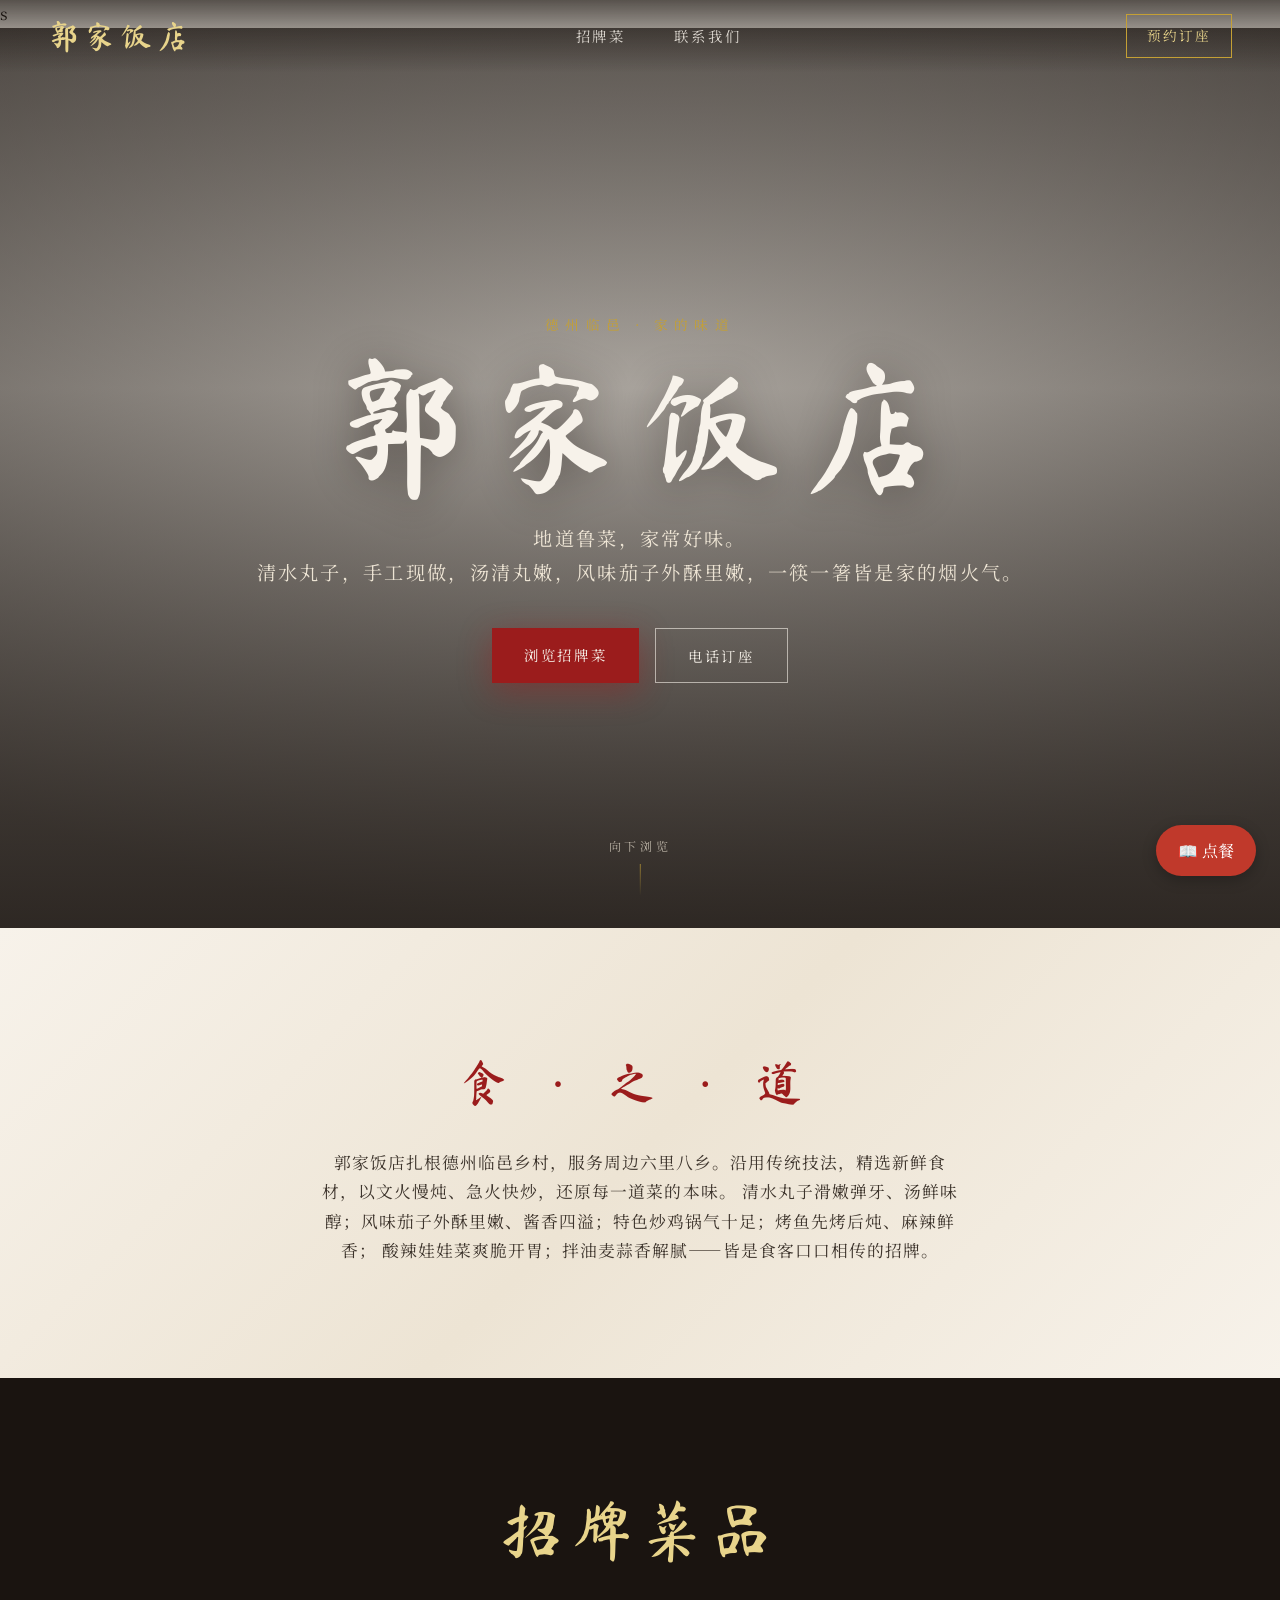
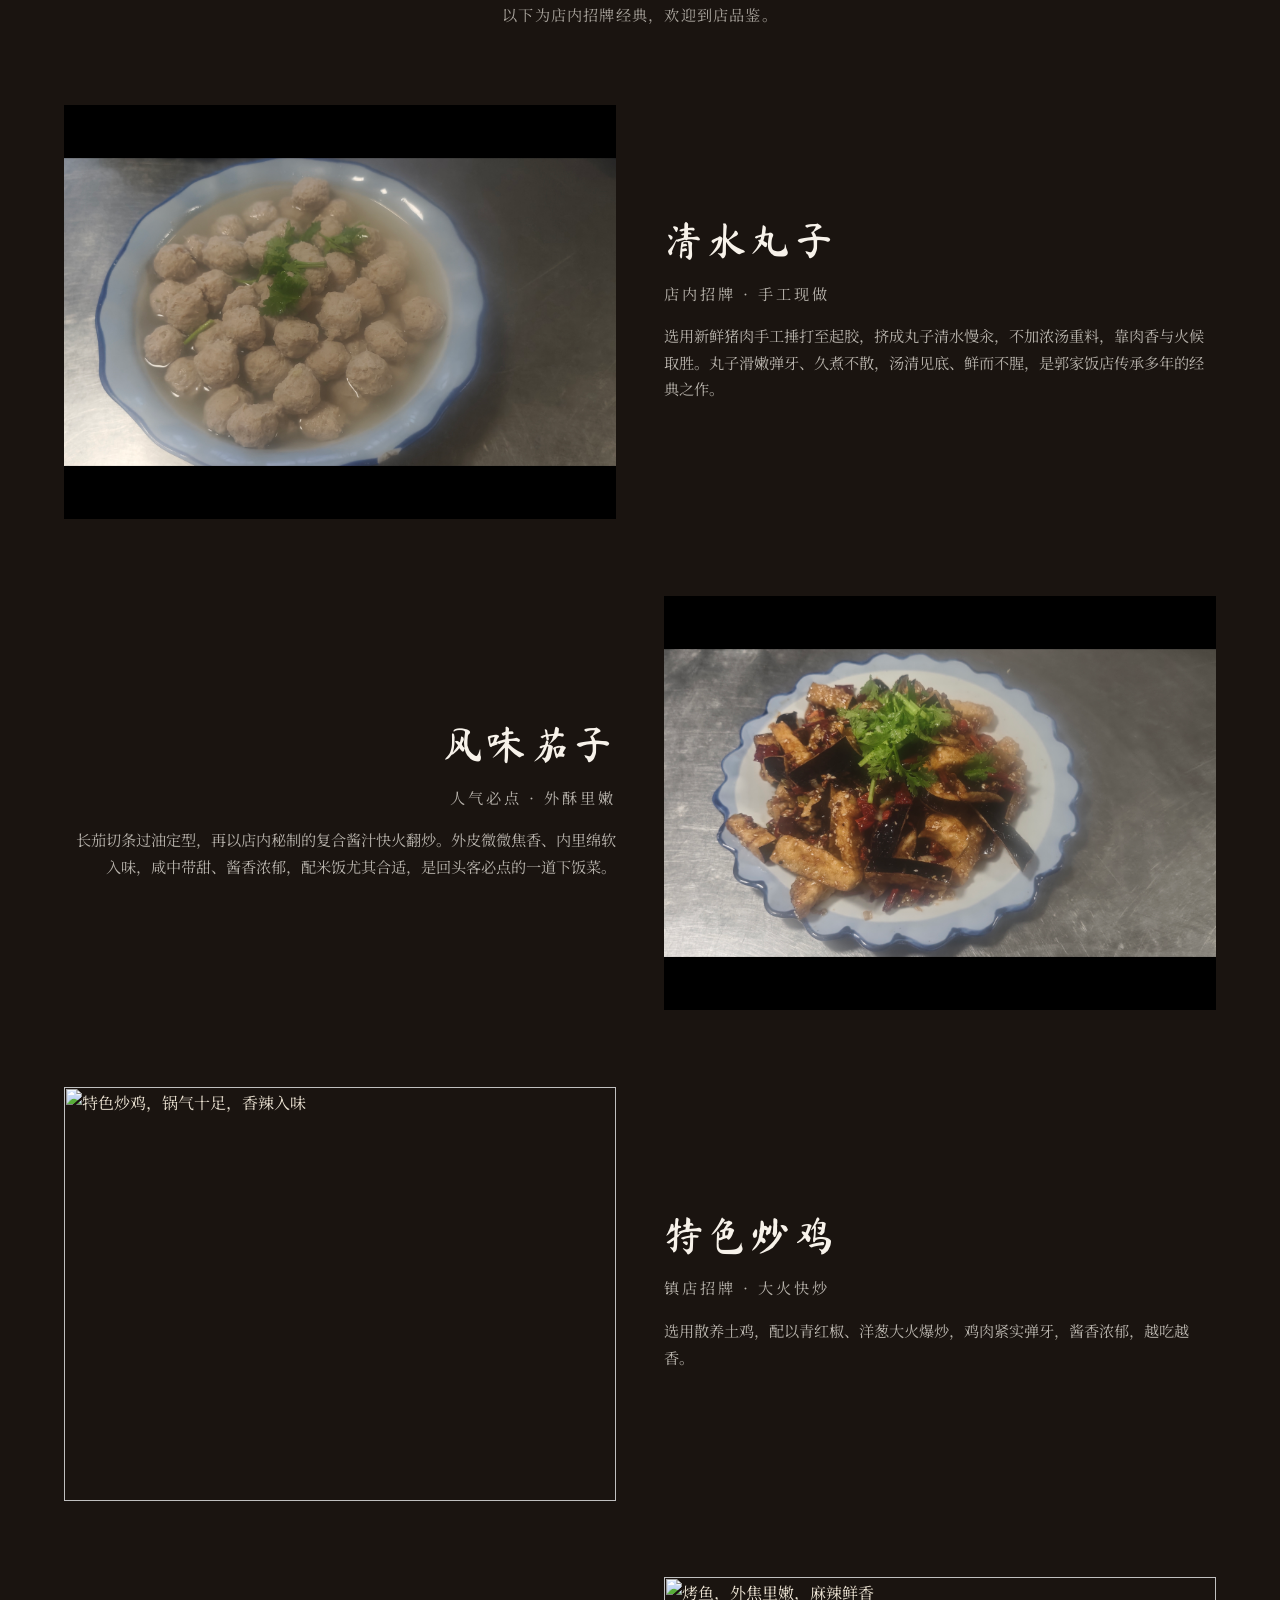
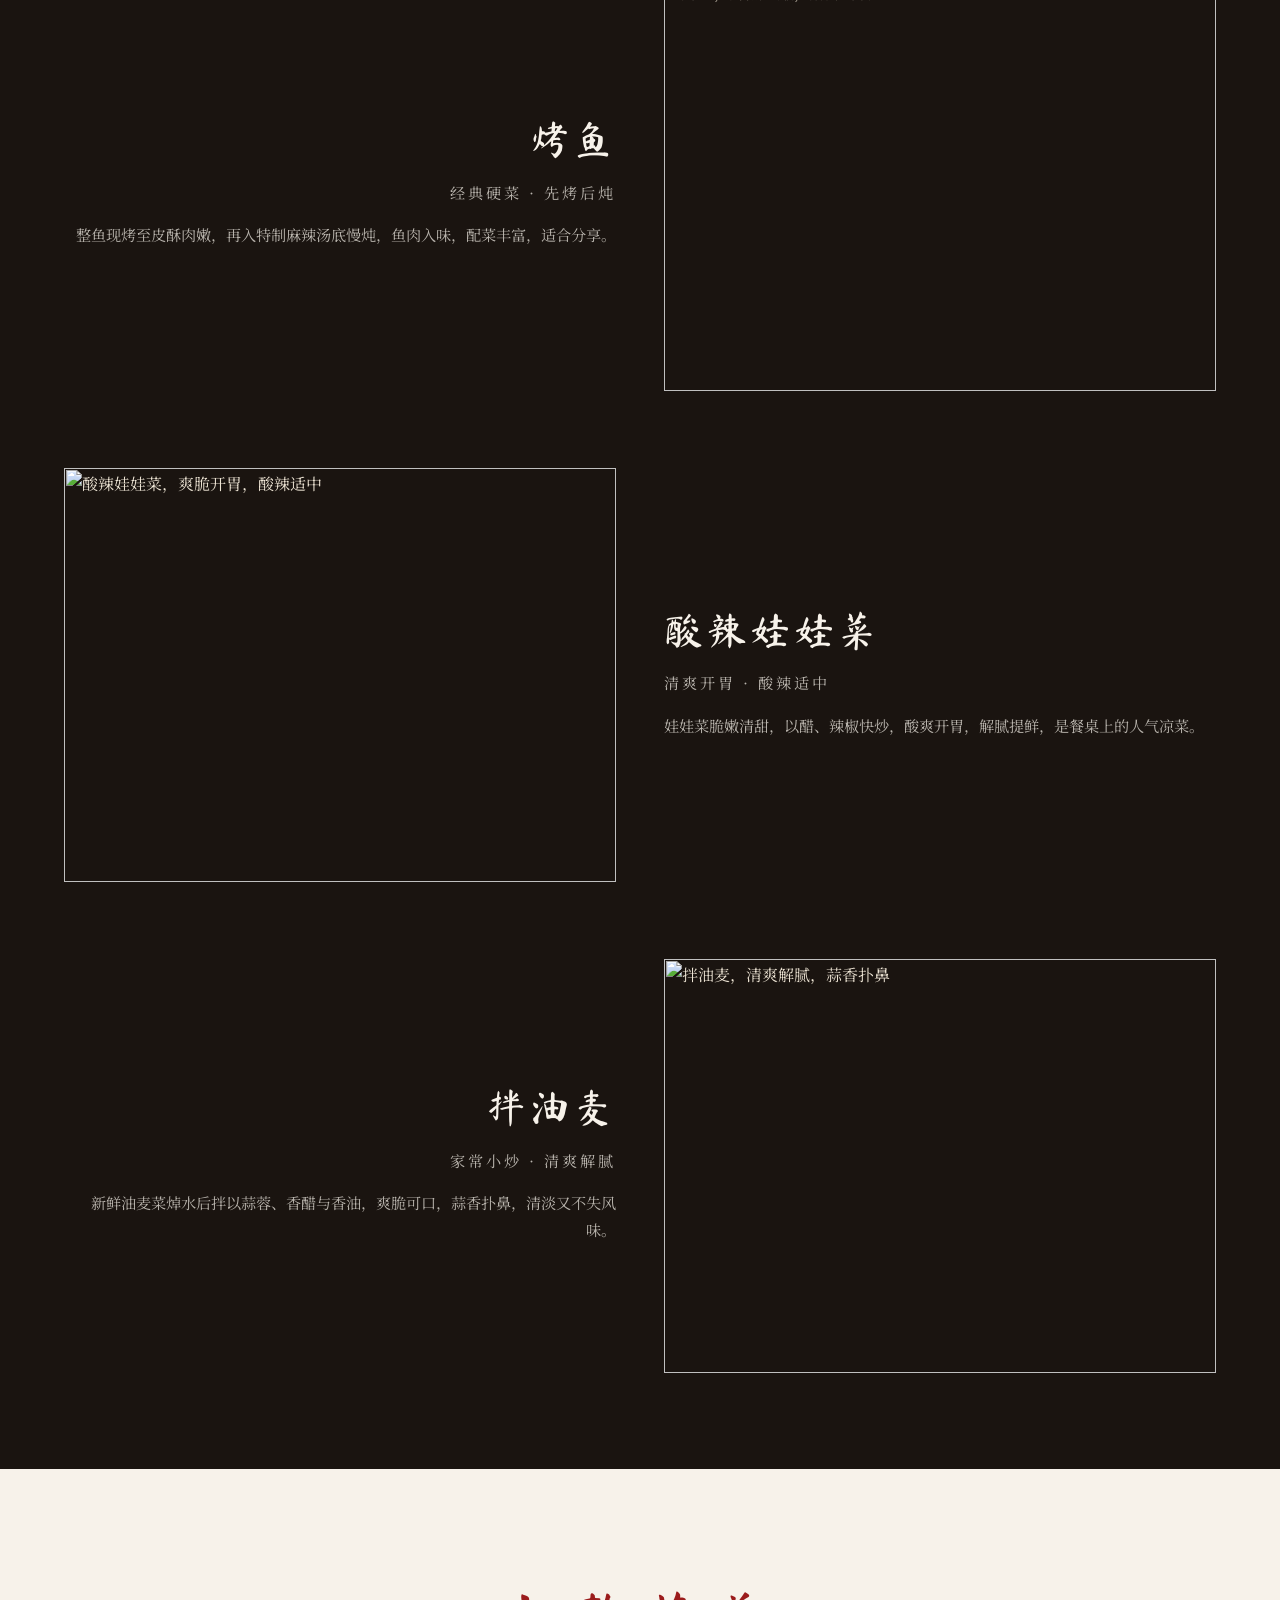
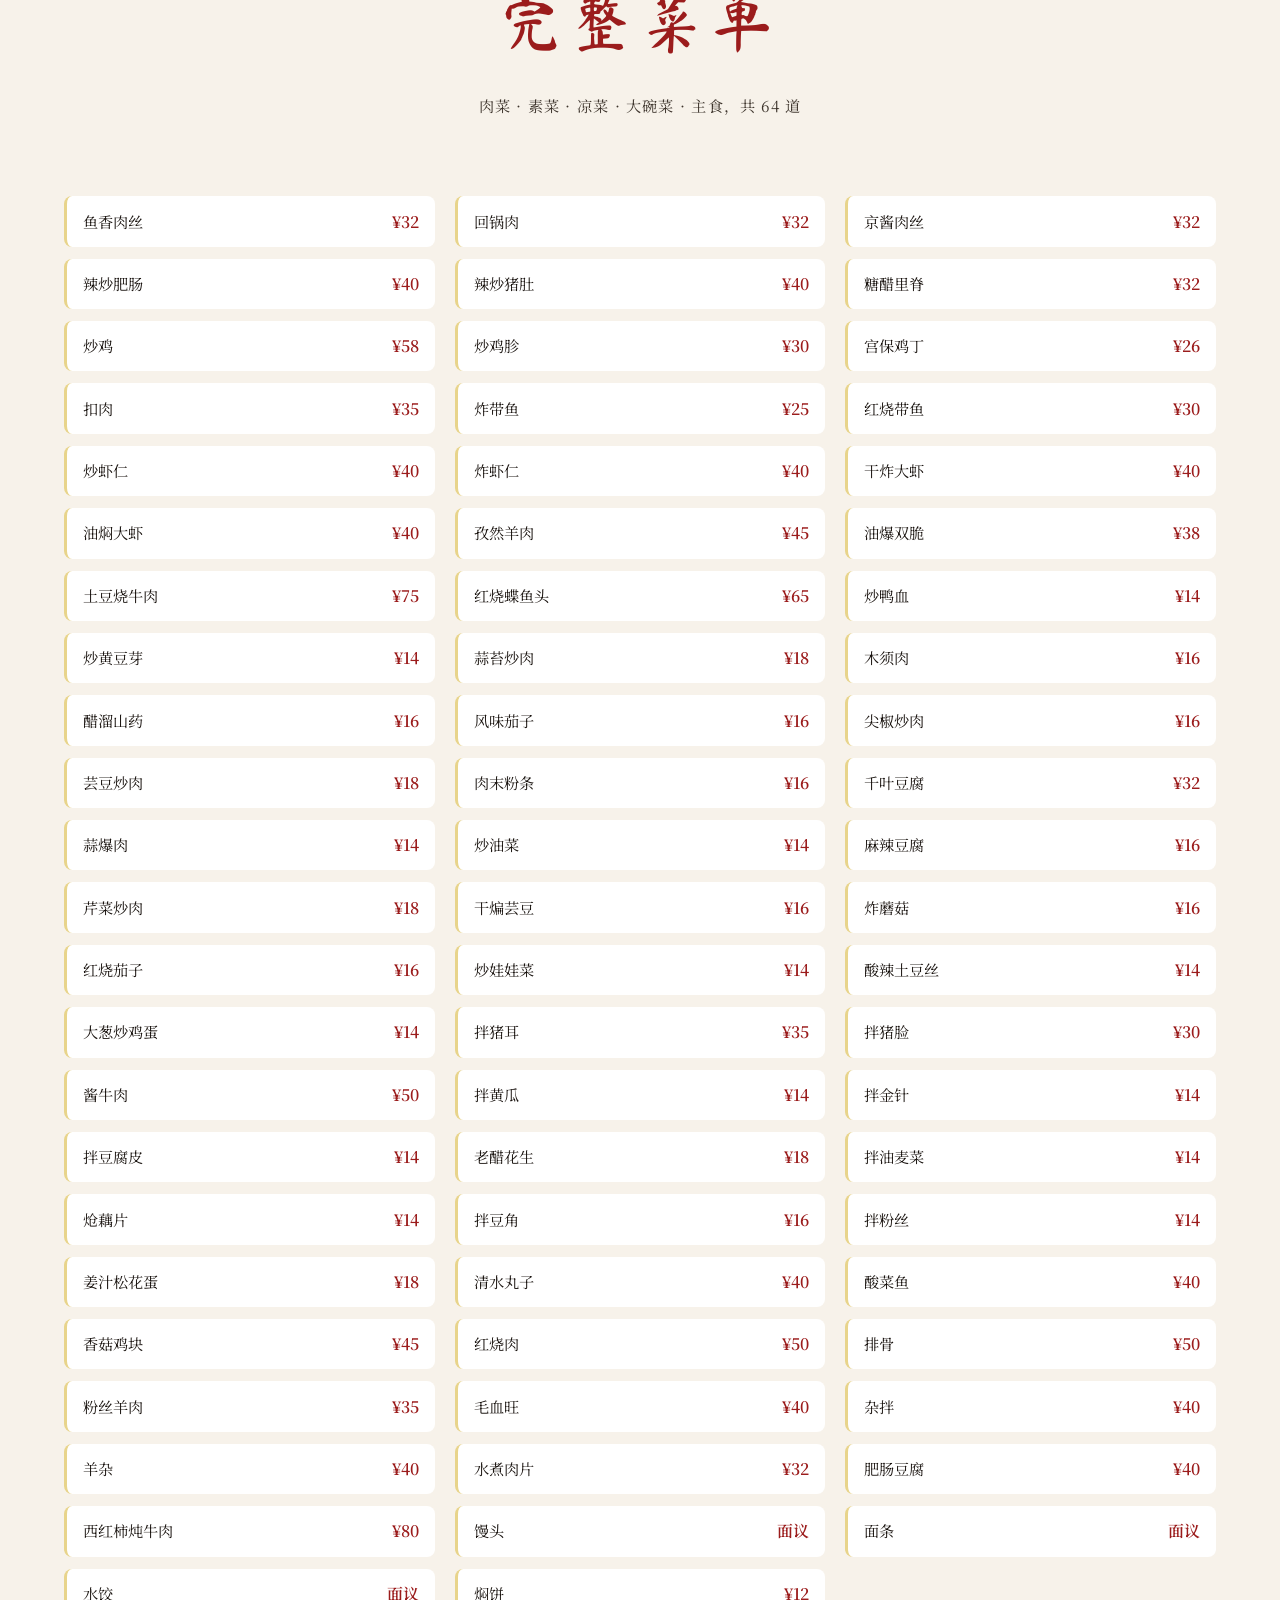
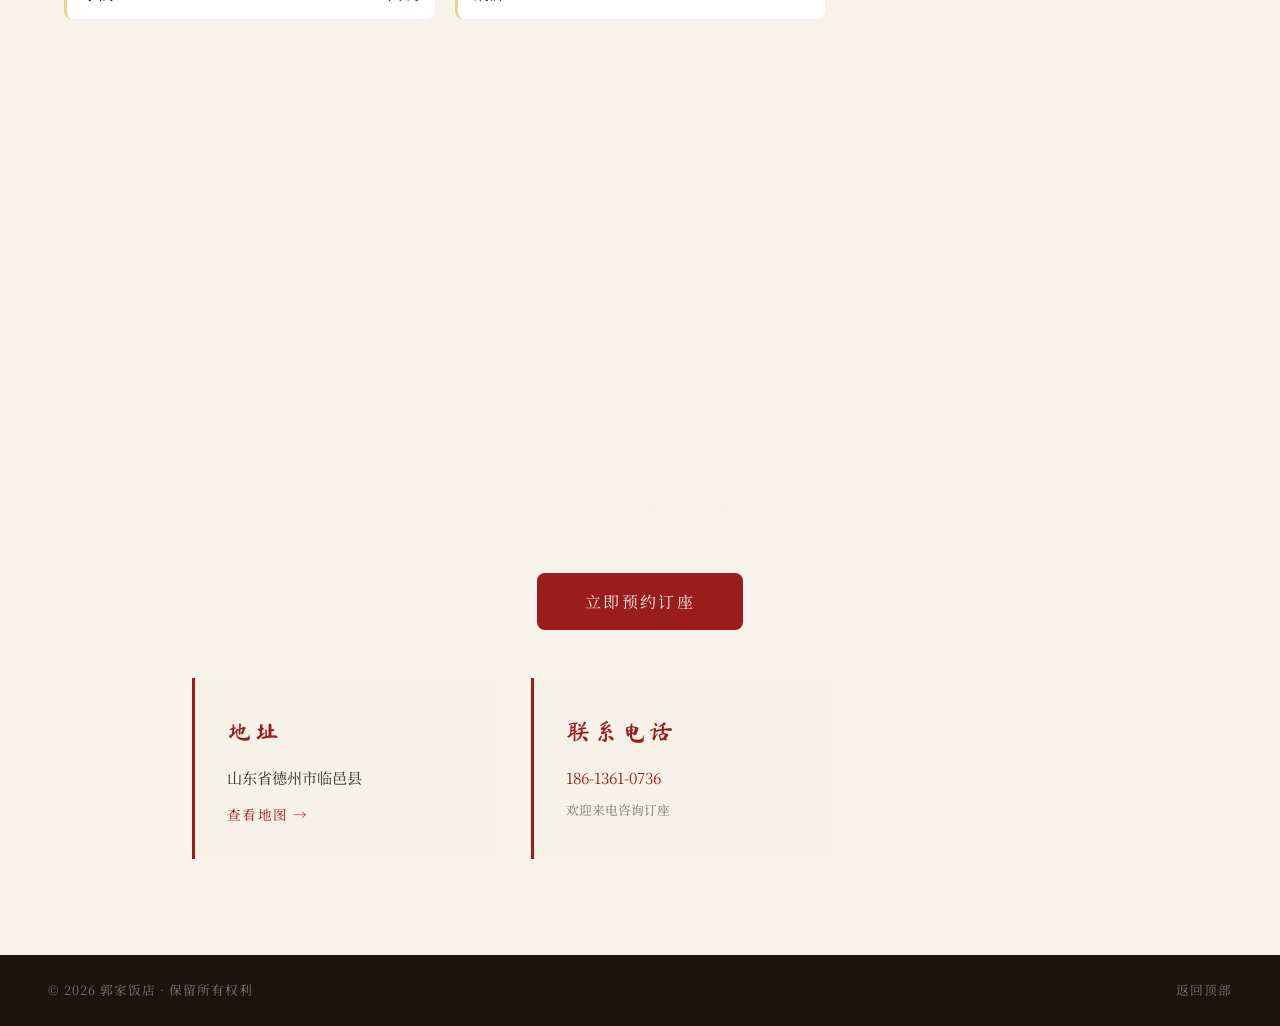
==== index.html @ 2b97fb19 "修复淡入效果" ====
s<!DOCTYPE html>
<html lang="zh-CN">
<head>
  <meta charset="UTF-8">
  <meta name="viewport" content="width=device-width, initial-scale=1.0">
  <meta name="description" content="郭家饭店 — 德州临邑地道鲁川风味，清水丸子、风味茄子等招牌菜欢迎品鉴。">
  <title>郭家饭店 · 德州临邑</title>
  <link rel="preconnect" href="https://fonts.googleapis.com">
  <link rel="preconnect" href="https://fonts.gstatic.com" crossorigin>
  <link href="https://fonts.googleapis.com/css2?family=Ma+Shan+Zheng&family=Noto+Serif+SC:wght@400;600;700&display=swap" rel="stylesheet">
  <link rel="stylesheet" href="styles.css">
<link rel="shortcut icon" href="favicon.png">
<link rel="icon" type="image/png" href="favicon.png">
<meta property="og:title" content="郭家饭店 · 德州临邑 — 地道鲁菜，家的味道">
  <meta property="og:description" content="清水丸子汤清丸嫩、风味茄子外酥里嫩、特色炒鸡锅气十足。欢迎来电订座：18613610736">
  <meta property="og:type" content="website">
  <meta property="og:url" content="https://1lint3.github.io">
  <meta property="og:image" content="https://images.unsplash.com/photo-1555939594-58d7cb561ad1?auto=format&fit=crop&w=1200&q=80">
<script type="application/ld+json">
  {
    "@context": "https://schema.org",
    "@type": "Restaurant",
    "name": "郭家饭店",
    "servesCuisine": "鲁菜",
    "priceRange": "¥12-¥80",
    "telephone": "18613610736",
    "address": {
      "@type": "PostalAddress",
      "addressRegion": "山东省",
      "addressLocality": "德州市临邑县"
    },
    "url": "https://1lint3.github.io"
  }
  </script>
</head>
<body>
  <header class="site-header" id="top">
    <a class="brand-mark" href="#top">郭家饭店</a>
    <nav class="site-nav" aria-label="主导航">
      <a href="#dishes">招牌菜</a>
      <a href="#contact">联系我们</a>
    </nav>
    <a class="header-cta" href="tel:18613610736">预约订座</a>
  </header>

  <main>
    <section class="hero" aria-labelledby="hero-title">
      <div class="hero-media" role="img" aria-label="中式宴席与精致摆盘"></div>
      <div class="hero-shade"></div>
      <div class="hero-inner">
        <p class="hero-eyebrow">德州临邑 · 家的味道</p>
        <h1 id="hero-title" class="hero-title">郭家饭店</h1>
        <p class="hero-lead">地道鲁菜，家常好味。<br>清水丸子，手工现做，汤清丸嫩，风味茄子外酥里嫩，一筷一箸皆是家的烟火气。</p>
        <div class="hero-actions">
          <a class="btn btn-primary" href="#dishes">浏览招牌菜</a>
          <a class="btn btn-ghost" href="tel:18613610736">电话订座</a>
        </div>
      </div>
      <div class="hero-scroll" aria-hidden="true">
        <span>向下浏览</span>
        <i></i>
      </div>
    </section>

    <section class="intro" aria-labelledby="intro-title">
      <div class="intro-inner">
        <h2 id="intro-title" class="section-kicker">食 · 之 · 道</h2>
        <p class="intro-text">
          郭家饭店扎根德州临邑乡村，服务周边六里八乡。沿用传统技法，精选新鲜食材，以文火慢炖、急火快炒，还原每一道菜的本味。
          清水丸子滑嫩弹牙、汤鲜味醇；风味茄子外酥里嫩、酱香四溢；特色炒鸡锅气十足；烤鱼先烤后炖、麻辣鲜香；
          酸辣娃娃菜爽脆开胃；拌油麦蒜香解腻——皆是食客口口相传的招牌。
        </p>
      </div>
    </section>

    <section class="dishes" id="dishes" aria-labelledby="dishes-title">
      <div class="section-head">
        <h2 id="dishes-title" class="section-title">招牌菜品</h2>
        <p class="section-desc">以下为店内招牌经典，欢迎到店品鉴。</p>
      </div>

      <div class="dish-grid">
        <article class="dish-item" data-animate>
          <figure class="dish-figure">
            <img src="qingshui-wanzi.jpg" alt="清水丸子，汤清丸嫩，鲜香爽滑" loading="lazy" width="900" height="675">
          </figure>
          <div class="dish-copy">
            <h3>清水丸子</h3>
            <p class="dish-tag">店内招牌 · 手工现做</p>
            <p>选用新鲜猪肉手工捶打至起胶，挤成丸子清水慢汆，不加浓汤重料，靠肉香与火候取胜。丸子滑嫩弹牙、久煮不散，汤清见底、鲜而不腥，是郭家饭店传承多年的经典之作。</p>
          </div>
        </article>

        <article class="dish-item dish-item--reverse" data-animate>
          <figure class="dish-figure">
            <img src="fengwei-qiezi.jpg" alt="风味茄子，外酥里嫩，酱香浓郁" loading="lazy" width="900" height="675">
          </figure>
          <div class="dish-copy">
            <h3>风味茄子</h3>
            <p class="dish-tag">人气必点 · 外酥里嫩</p>
            <p>长茄切条过油定型，再以店内秘制的复合酱汁快火翻炒。外皮微微焦香、内里绵软入味，咸中带甜、酱香浓郁，配米饭尤其合适，是回头客必点的一道下饭菜。</p>
          </div>
        </article>

        <article class="dish-item" data-animate>
          <figure class="dish-figure">
            <img src="https://images.unsplash.com/photo-1603360946369-dc9bb6258143?auto=format&fit=crop&w=900&q=80" alt="特色炒鸡，锅气十足，香辣入味" loading="lazy" width="900" height="675">
          </figure>
          <div class="dish-copy">
            <h3>特色炒鸡</h3>
            <p class="dish-tag">镇店招牌 · 大火快炒</p>
            <p>选用散养土鸡，配以青红椒、洋葱大火爆炒，鸡肉紧实弹牙，酱香浓郁，越吃越香。</p>
          </div>
        </article>

        <article class="dish-item dish-item--reverse" data-animate>
          <figure class="dish-figure">
            <img src="https://images.unsplash.com/photo-1519708227418-c8fd9a32b2a2?auto=format&fit=crop&w=900&q=80" alt="烤鱼，外焦里嫩，麻辣鲜香" loading="lazy" width="900" height="675">
          </figure>
          <div class="dish-copy">
            <h3>烤鱼</h3>
            <p class="dish-tag">经典硬菜 · 先烤后炖</p>
            <p>整鱼现烤至皮酥肉嫩，再入特制麻辣汤底慢炖，鱼肉入味，配菜丰富，适合分享。</p>
          </div>
        </article>

        <article class="dish-item" data-animate>
          <figure class="dish-figure">
            <img src="https://images.unsplash.com/photo-1512621776951-a57141f2eefd?auto=format&fit=crop&w=900&q=80" alt="酸辣娃娃菜，爽脆开胃，酸辣适中" loading="lazy" width="900" height="675">
          </figure>
          <div class="dish-copy">
            <h3>酸辣娃娃菜</h3>
            <p class="dish-tag">清爽开胃 · 酸辣适中</p>
            <p>娃娃菜脆嫩清甜，以醋、辣椒快炒，酸爽开胃，解腻提鲜，是餐桌上的人气凉菜。</p>
          </div>
        </article>

        <article class="dish-item dish-item--reverse" data-animate>
          <figure class="dish-figure">
            <img src="https://images.unsplash.com/photo-1540420773420-3366772f4999?auto=format&fit=crop&w=900&q=80" alt="拌油麦，清爽解腻，蒜香扑鼻" loading="lazy" width="900" height="675">
          </figure>
          <div class="dish-copy">
            <h3>拌油麦</h3>
            <p class="dish-tag">家常小炒 · 清爽解腻</p>
            <p>新鲜油麦菜焯水后拌以蒜蓉、香醋与香油，爽脆可口，蒜香扑鼻，清淡又不失风味。</p>
          </div>
        </article>
      </div>
    </section>
<section class="full-menu" id="menu">
      <div class="section-head">
        <h2 class="section-title">完整菜单</h2>
        <p class="section-desc">肉菜 · 素菜 · 凉菜 · 大碗菜 · 主食，共 64 道</p>
      </div>
      <div class="menu-grid" id="menuGrid"></div>
    </section>
    <section class="contact" id="contact" aria-labelledby="contact-title">
      <div class="contact-bg" aria-hidden="true"></div>
      <div class="contact-inner">
        <div class="contact-intro">
          <h2 id="contact-title" class="section-title">联系我们</h2>
          <p class="section-desc">欢迎来电订座或到店品鉴，期待您的光临。</p>
        </div>
<div class="contact-form-wrap">
          <h3 style="font-family:var(--font-display);font-size:1.75rem;color:var(--paper);margin-bottom:1rem;letter-spacing:0.1em;">预约订座</h3>
          <p style="color:rgba(247,242,234,0.75);margin-bottom:1.5rem;font-size:0.95rem;line-height:1.8;">
            点击下方按钮填写预约信息<br>
            提交后我们会尽快电话与您确认
          </p>
          <a href="https://z0sbql61.jsjform.com/f/YIzh1r" target="_blank"
             style="display:inline-block;padding:0.9rem 3rem;background:var(--crimson);color:var(--paper);border-radius:8px;font-size:1rem;letter-spacing:0.15em;text-decoration:none;transition:background 0.3s;">
            立即预约订座
          </a>
        </div>
        <div class="contact-grid contact-grid--simple">
          <div class="contact-block" data-animate>
            <span class="contact-label">地址</span>
            <address>山东省德州市临邑县</address>
            <a class="contact-link" href="https://maps.google.com/?q=德州临邑" target="_blank" rel="noopener noreferrer">查看地图 →</a>
          </div>

          <div class="contact-block" data-animate>
            <span class="contact-label">联系电话</span>
            <p><a href="tel:18613610736">186-1361-0736</a></p>
            <span class="contact-note">欢迎来电咨询订座</span>
          </div>
        </div>
      </div>
    </section>
  </main>

  <footer class="site-footer">
    <p>© 2026 郭家饭店 · 保留所有权利</p>
    <a href="#top">返回顶部</a>
  </footer>
<!-- ===== 点餐按钮（悬浮右下角） ===== -->
<button id="orderBtn" class="order-fab" type="button">📖 点餐</button>

<!-- ===== 菜谱弹窗 ===== -->
<div id="menuModal" class="menu-modal" hidden>
  <div class="menu-modal-box">
    <button id="menuClose" class="menu-close" type="button" aria-label="关闭">&times;</button>
    <h2 class="menu-modal-title">郭家饭店 · 菜单</h2>
    <div id="menuList" class="menu-list"></div>
    <div class="menu-foot">
      <button id="menuCall" class="menu-call" type="button">📞 打电话订餐</button>
    </div>
  </div>
</div>
 </body> 
<!--回到顶部按钮-->
<button id="backTop" style="position:fixed;bottom:24px;right:24px;width:44px;height:44px;border-radius:50%;border:none;background:var(--crimson);color:#fff;font-size:18px;cursor:pointer;display:none;z-index:999;">↑</button>
<script>

// ===== 菜单数据 =====
const DISHES = [
  {name:"鱼香肉丝",price:32},{name:"回锅肉",price:32},{name:"京酱肉丝",price:32},
  {name:"辣炒肥肠",price:40},{name:"辣炒猪肚",price:40},{name:"糖醋里脊",price:32},
  {name:"炒鸡",price:58},{name:"炒鸡胗",price:30},{name:"宫保鸡丁",price:26},
  {name:"扣肉",price:35},{name:"炸带鱼",price:25},{name:"红烧带鱼",price:30},
  {name:"炒虾仁",price:40},{name:"炸虾仁",price:40},{name:"干炸大虾",price:40},
  {name:"油焖大虾",price:40},{name:"孜然羊肉",price:45},{name:"油爆双脆",price:38},
  {name:"土豆烧牛肉",price:75},{name:"红烧蝶鱼头",price:65},
  {name:"炒鸭血",price:14},{name:"炒黄豆芽",price:14},{name:"蒜苔炒肉",price:18},
  {name:"木须肉",price:16},{name:"醋溜山药",price:16},{name:"风味茄子",price:16},
  {name:"尖椒炒肉",price:16},{name:"芸豆炒肉",price:18},{name:"肉末粉条",price:16},
  {name:"千叶豆腐",price:32},{name:"蒜爆肉",price:14},{name:"炒油菜",price:14},
  {name:"麻辣豆腐",price:16},{name:"芹菜炒肉",price:18},{name:"干煸芸豆",price:16},
  {name:"炸蘑菇",price:16},{name:"红烧茄子",price:16},{name:"炒娃娃菜",price:14},
  {name:"酸辣土豆丝",price:14},{name:"大葱炒鸡蛋",price:14},
  {name:"拌猪耳",price:35},{name:"拌猪脸",price:30},{name:"酱牛肉",price:50},
  {name:"拌黄瓜",price:14},{name:"拌金针",price:14},{name:"拌豆腐皮",price:14},
  {name:"老醋花生",price:18},{name:"拌油麦菜",price:14},{name:"炝藕片",price:14},
  {name:"拌豆角",price:16},{name:"拌粉丝",price:14},{name:"姜汁松花蛋",price:18},
  {name:"清水丸子",price:40},{name:"酸菜鱼",price:40},{name:"香菇鸡块",price:45},
  {name:"红烧肉",price:50},{name:"排骨",price:50},{name:"粉丝羊肉",price:35},
  {name:"毛血旺",price:40},{name:"杂拌",price:40},{name:"羊杂",price:40},
  {name:"水煮肉片",price:32},{name:"肥肠豆腐",price:40},{name:"西红柿炖牛肉",price:80},
  {name:"馒头",price:0},{name:"面条",price:0},{name:"水饺",price:0},{name:"焖饼",price:12}
];

// ===== 渲染完整菜单 =====
function renderMenuGrid() {
  var grid = document.getElementById("menuGrid");
  if (!grid) return;
  DISHES.forEach(function(dish) {
    var card = document.createElement("div");
    card.className = "menu-card reveal";
    var priceText = dish.price > 0 ? "¥" + dish.price : "面议";
    card.innerHTML = '<span class="menu-card-name">' + dish.name + '</span><span class="menu-card-price">' + priceText + '</span>';
    grid.appendChild(card);
  });
}
renderMenuGrid();

// ===== 点餐弹窗 =====
var orderBtn = document.getElementById("orderBtn");
var menuModal = document.getElementById("menuModal");
var menuClose = document.getElementById("menuClose");
var menuList = document.getElementById("menuList");
var menuCall = document.getElementById("menuCall");

orderBtn.addEventListener("click", function() {
  renderMenu();
  menuModal.hidden = false;
});
menuClose.addEventListener("click", function() { menuModal.hidden = true; });
menuModal.addEventListener("click", function(e) {
  if (e.target === menuModal) menuModal.hidden = true;
});

function renderMenu() {
  menuList.innerHTML = "";
  DISHES.forEach(function(dish) {
    var item = document.createElement("div");
    item.className = "menu-item";
    var tagText = dish.tag ? '<span class="menu-item-tag">' + dish.tag + '</span>' : '';
    var descText = dish.desc ? '<div class="menu-item-desc">' + dish.desc + '</div>' : '';
    item.innerHTML = '<div class="menu-item-info"><div class="menu-item-name">' + dish.name + tagText + '</div>' + descText + '</div><div class="menu-item-price">¥' + dish.price + '</div>';
    menuList.appendChild(item);
  });
}

menuCall.addEventListener("click", function() {
  window.location.href = "tel:18613610736";
});
// 获取回到顶部按钮
const backTopBtn = document.getElementById('backTop');

// 监听页面滚动事件
window.addEventListener('scroll', function(){
  // scrollY：页面向下滚动了多少像素
  if(window.scrollY > 300){
    // 滚动超过300像素，显示按钮
    backTopBtn
.style.display = 'block';
  }else{
    // 页面靠近顶部，隐藏按钮
    backTopBtn
.style.display = 'none';
  }
});

// 点击按钮，滚动回顶部
backTopBtn
.addEventListener('click',function(){
  window.scrollTo({
    top: 0,
    behavior: "smooth"  //smooth 平滑滚动；auto瞬间跳回
  });
});

// ===== 招牌菜显示（补回：CSS里招牌菜默认透明，JS负责让它显示） =====
var dishItems = document.querySelectorAll('.dish-item');
dishItems
.forEach(function(el){
  el
.style.opacity = '1';
  el
.style.transform = 'none';
});
// ===== 滚动渐入：元素进入屏幕时淡入显示 =====
function checkReveal() {
  var items = document.querySelectorAll('.menu-card, .contact-block, .section-head');
  for (var i = 0; i < items.length; i++) {
    var rect = items[i].getBoundingClientRect();
    if (rect.top < window.innerHeight - 50) {
      items[i].classList.add('visible');
    }
  }
}
window.addEventListener('scroll', checkReveal);
checkReveal();
</script>

</html>
---- styles.css ----
/* ── Design tokens ── */
:root {
  --ink: #1a1410;
  --ink-soft: #3d342c;
  --paper: #f7f2ea;
  --paper-warm: #ede4d4;
  --crimson: #9b1c1c;
  --crimson-deep: #6e0f0f;
  --gold: #c4a035;
  --gold-light: #e8d48b;
  --mist: rgba(247, 242, 234, 0.92);
  --shadow: rgba(26, 20, 16, 0.45);

  --font-display: "Ma Shan Zheng", "KaiTi", "STKaiti", serif;
  --font-body: "Noto Serif SC", "Songti SC", "SimSun", serif;

  --ease-out: cubic-bezier(0.22, 1, 0.36, 1);
  --header-h: 4.5rem;
}

*, *::before, *::after {
  box-sizing: border-box;
  margin: 0;
  padding: 0;
}

html {
  scroll-behavior: smooth;
}

body {
  font-family: var(--font-body);
  font-size: 1rem;
  line-height: 1.75;
  color: var(--ink);
  background: var(--paper);
  overflow-x: hidden;
}

img {
  display: block;
  max-width: 100%;
  height: auto;
}

a {
  color: inherit;
  text-decoration: none;
}

address {
  font-style: normal;
}

ul {
  list-style: none;
}

/* ── Header ── */
.site-header {
  position: fixed;
  inset: 0 0 auto;
  z-index: 100;
  display: flex;
  align-items: center;
  justify-content: space-between;
  height: var(--header-h);
  padding: 0 clamp(1.25rem, 4vw, 3rem);
  background: linear-gradient(to bottom, rgba(26, 20, 16, 0.72), transparent);
  transition: background 0.4s var(--ease-out), backdrop-filter 0.4s;
}

.site-header.scrolled {
  background: rgba(26, 20, 16, 0.94);
  backdrop-filter: blur(12px);
}

.brand-mark {
  font-family: var(--font-display);
  font-size: clamp(1.5rem, 3vw, 2rem);
  color: var(--gold-light);
  letter-spacing: 0.12em;
}

.site-nav {
  display: flex;
  gap: clamp(1.5rem, 4vw, 3rem);
}

.site-nav a {
  font-size: 0.9rem;
  letter-spacing: 0.2em;
  color: var(--paper);
  opacity: 0.85;
  transition: opacity 0.25s, color 0.25s;
}

.site-nav a:hover {
  opacity: 1;
  color: var(--gold-light);
}

.header-cta {
  padding: 0.55rem 1.25rem;
  border: 1px solid var(--gold);
  color: var(--gold-light);
  font-size: 0.85rem;
  letter-spacing: 0.15em;
  transition: background 0.3s, color 0.3s;
}

.header-cta:hover {
  background: var(--gold);
  color: var(--ink);
}

/* ── Hero ── */
.hero {
  position: relative;
  min-height: 100svh;
  display: flex;
  align-items: center;
  justify-content: center;
  overflow: hidden;
}

.hero-media {
  position: absolute;
  inset: 0;
  background:
    url("https://images.unsplash.com/photo-1555939594-58d7cb561ad1?auto=format&fit=crop&w=1920&q=85") center / cover no-repeat;
  transform: scale(1.06);
  animation: heroKenBurns 18s ease-in-out infinite alternate;
}

@keyframes heroKenBurns {
  from { transform: scale(1.06) translateY(0); }
  to   { transform: scale(1.12) translateY(-1.5%); }
}

.hero-shade {
  position: absolute;
  inset: 0;
  background:
    linear-gradient(180deg, rgba(26, 20, 16, 0.55) 0%, rgba(26, 20, 16, 0.35) 40%, rgba(26, 20, 16, 0.82) 100%),
    radial-gradient(ellipse 80% 60% at 50% 40%, transparent 0%, rgba(26, 20, 16, 0.5) 100%);
}

.hero-inner {
  position: relative;
  z-index: 2;
  text-align: center;
  padding: calc(var(--header-h) + 2rem) 1.5rem 4rem;
  max-width: 52rem;
}

.hero-eyebrow {
  font-size: 0.85rem;
  letter-spacing: 0.45em;
  color: var(--gold);
  margin-bottom: 1rem;
  opacity: 0;
  animation: fadeUp 1s var(--ease-out) 0.2s forwards;
}

.hero-title {
  font-family: var(--font-display);
  font-size: clamp(4.5rem, 14vw, 9rem);
  font-weight: 400;
  line-height: 1;
  color: var(--paper);
  letter-spacing: 0.08em;
  text-shadow: 0 4px 40px var(--shadow);
  opacity: 0;
  animation: fadeUp 1.1s var(--ease-out) 0.35s forwards;
}

.hero-lead {
  margin-top: 1.5rem;
  font-size: clamp(1rem, 2.2vw, 1.2rem);
  color: var(--paper-warm);
  letter-spacing: 0.12em;
  opacity: 0;
  animation: fadeUp 1s var(--ease-out) 0.55s forwards;
}

.hero-actions {
  display: flex;
  flex-wrap: wrap;
  gap: 1rem;
  justify-content: center;
  margin-top: 2.5rem;
  opacity: 0;
  animation: fadeUp 1s var(--ease-out) 0.75s forwards;
}

@keyframes fadeUp {
  from { opacity: 0; transform: translateY(24px); }
  to   { opacity: 1; transform: translateY(0); }
}

.btn {
  display: inline-block;
  padding: 0.85rem 2rem;
  font-family: var(--font-body);
  font-size: 0.9rem;
  letter-spacing: 0.18em;
  transition: transform 0.3s var(--ease-out), background 0.3s, color 0.3s, box-shadow 0.3s;
}

.btn:hover {
  transform: translateY(-2px);
}

.btn-primary {
  background: var(--crimson);
  color: var(--paper);
  box-shadow: 0 8px 32px rgba(155, 28, 28, 0.45);
}

.btn-primary:hover {
  background: var(--crimson-deep);
}

.btn-ghost {
  border: 1px solid rgba(247, 242, 234, 0.6);
  color: var(--paper);
}

.btn-ghost:hover {
  border-color: var(--gold);
  color: var(--gold-light);
}

.hero-scroll {
  position: absolute;
  bottom: 2rem;
  left: 50%;
  transform: translateX(-50%);
  display: flex;
  flex-direction: column;
  align-items: center;
  gap: 0.5rem;
  color: var(--paper-warm);
  font-size: 0.75rem;
  letter-spacing: 0.3em;
  opacity: 0.7;
  animation: pulseScroll 2.5s ease-in-out infinite;
}

.hero-scroll i {
  display: block;
  width: 1px;
  height: 2rem;
  background: linear-gradient(to bottom, var(--gold), transparent);
}

@keyframes pulseScroll {
  0%, 100% { opacity: 0.5; transform: translateX(-50%) translateY(0); }
  50%      { opacity: 1;   transform: translateX(-50%) translateY(6px); }
}

/* ── Intro ── */
.intro {
  padding: clamp(4rem, 10vw, 7rem) clamp(1.5rem, 6vw, 4rem);
  background:
    linear-gradient(135deg, var(--paper) 0%, var(--paper-warm) 50%, var(--paper) 100%);
  text-align: center;
}

.intro-inner {
  max-width: 40rem;
  margin: 0 auto;
}

.section-kicker {
  font-family: var(--font-display);
  font-size: clamp(2rem, 5vw, 3rem);
  font-weight: 400;
  color: var(--crimson);
  letter-spacing: 0.35em;
  margin-bottom: 1.5rem;
}

.intro-text {
  font-size: clamp(0.95rem, 1.8vw, 1.05rem);
  color: var(--ink-soft);
  letter-spacing: 0.06em;
}

/* ── Dishes ── */
.dishes {
  padding: clamp(4rem, 10vw, 6rem) clamp(1.25rem, 5vw, 3rem);
  background: var(--ink);
  color: var(--paper-warm);
}

.section-head {
  text-align: center;
  max-width: 36rem;
  margin: 0 auto clamp(3rem, 6vw, 5rem);
}

.section-title {
  font-family: var(--font-display);
  font-size: clamp(2.5rem, 6vw, 4rem);
  font-weight: 400;
  color: var(--gold-light);
  letter-spacing: 0.1em;
  margin-bottom: 1rem;
}

.section-desc {
  font-size: 0.95rem;
  color: rgba(247, 242, 234, 0.65);
  letter-spacing: 0.08em;
}

.dish-grid {
  max-width: 72rem;
  margin: 0 auto;
  display: flex;
  flex-direction: column;
  gap: clamp(3rem, 6vw, 5rem);
}

.dish-item {
  display: grid;
  grid-template-columns: 1fr 1fr;
  gap: clamp(1.5rem, 4vw, 3rem);
  align-items: center;
  opacity: 0;
  transform: translateY(40px);
  transition: opacity 0.8s var(--ease-out), transform 0.8s var(--ease-out);
}

.dish-item.visible {
  opacity: 1;
  transform: translateY(0);
}

.dish-item--reverse .dish-figure {
  order: 2;
}

.dish-item--reverse .dish-copy {
  order: 1;
  text-align: right;
}

.dish-figure {
  overflow: hidden;
  aspect-ratio: 4 / 3;
}

.dish-figure img {
  width: 100%;
  height: 100%;
  object-fit: cover;
  transition: transform 0.7s var(--ease-out);
}

.dish-item:hover .dish-figure img {
  transform: scale(1.05);
}

.dish-copy h3 {
  font-family: var(--font-display);
  font-size: clamp(1.75rem, 3.5vw, 2.5rem);
  font-weight: 400;
  color: var(--paper);
  letter-spacing: 0.08em;
  margin-bottom: 0.35rem;
}

.dish-tag {
  font-size: 0.8rem;
  letter-spacing: 0.2em;
  color: var(--gold);
  margin-bottom: 0.75rem;
}

.dish-copy p {
  font-size: 0.95rem;
  color: rgba(247, 242, 234, 0.72);
  margin-bottom: 1rem;
}

.dish-price {
  font-size: 1.1rem;
  color: var(--gold-light);
  letter-spacing: 0.1em;
}

/* ── Contact ── */
.contact {
  position: relative;
  padding: clamp(4rem, 10vw, 6rem) clamp(1.25rem, 5vw, 3rem);
  overflow: hidden;
}

.contact-bg {
  position: absolute;
  inset: 0;
  background:
    url("https://images.unsplash.com/photo-1414235077428-338989a2e8c0?auto=format&fit=crop&w=1920&q=80") center / cover no-repeat;
  filter: brightness(0.35) saturate(0.8);
}

.contact-inner {
  position: relative;
  z-index: 1;
  max-width: 56rem;
  margin: 0 auto;
}

.contact-intro {
  text-align: center;
  margin-bottom: clamp(2.5rem, 5vw, 4rem);
}

.contact-intro .section-title {
  color: var(--paper);
}

.contact-intro .section-desc {
  color: rgba(247, 242, 234, 0.75);
}

.contact-grid {
  display: grid;
  grid-template-columns: repeat(2, 1fr);
  gap: clamp(1.5rem, 3vw, 2.5rem);
}

.contact-grid--simple {
  max-width: 40rem;
}

.contact-block {
  padding: clamp(1.5rem, 3vw, 2rem);
  background: var(--mist);
  border-left: 3px solid var(--crimson);
  opacity: 0;
  transform: translateY(24px);
  transition: opacity 0.7s var(--ease-out), transform 0.7s var(--ease-out);
}

.contact-block.visible {
  opacity: 1;
  transform: translateY(0);
}

.contact-label {
  display: block;
  font-family: var(--font-display);
  font-size: 1.5rem;
  color: var(--crimson);
  letter-spacing: 0.15em;
  margin-bottom: 0.75rem;
}

.contact-block address,
.contact-block p {
  font-size: 0.95rem;
  color: var(--ink-soft);
  line-height: 1.8;
}

.contact-block a {
  color: var(--crimson);
  transition: color 0.25s;
}

.contact-block a:hover {
  color: var(--crimson-deep);
}

.contact-link {
  display: inline-block;
  margin-top: 0.75rem;
  font-size: 0.85rem;
  letter-spacing: 0.1em;
}

.contact-note {
  display: block;
  margin-top: 0.5rem;
  font-size: 0.8rem;
  color: rgba(61, 52, 44, 0.65);
}

.hours-list li {
  display: flex;
  justify-content: space-between;
  padding: 0.35rem 0;
  border-bottom: 1px solid rgba(61, 52, 44, 0.12);
  font-size: 0.95rem;
}

.hours-list li:last-child {
  border-bottom: none;
}

.wechat-id {
  font-size: 1.05rem;
  letter-spacing: 0.05em;
}

/* ── Footer ── */
.site-footer {
  display: flex;
  flex-wrap: wrap;
  justify-content: space-between;
  align-items: center;
  gap: 1rem;
  padding: 1.5rem clamp(1.25rem, 5vw, 3rem);
  background: var(--ink);
  color: rgba(247, 242, 234, 0.45);
  font-size: 0.8rem;
  letter-spacing: 0.08em;
}

.site-footer a:hover {
  color: var(--gold-light);
}

/* ── Responsive ── */
@media (max-width: 768px) {
  .site-nav {
    display: none;
  }

  .header-cta {
    font-size: 0.75rem;
    padding: 0.45rem 0.9rem;
  }

  .dish-item,
  .dish-item--reverse {
    grid-template-columns: 1fr;
  }

  .dish-item--reverse .dish-figure,
  .dish-item--reverse .dish-copy {
    order: unset;
    text-align: left;
  }

  .contact-grid {
    grid-template-columns: 1fr;
  }

  .hero-scroll {
    display: none;
  }
}

@media (prefers-reduced-motion: reduce) {
  *, *::before, *::after {
    animation-duration: 0.01ms !important;
    animation-iteration-count: 1 !important;
    transition-duration: 0.01ms !important;
  }

  html {
    scroll-behavior: auto;
  }
}
/* ===== 点餐功能样式 ===== */
.order-fab {
  position: fixed;
  right: 24px;
  bottom: 24px;
  z-index: 999;
  background: #c0392b;
  color: #fff;
  border: none;
  border-radius: 50px;
  padding: 14px 22px;
  font-size: 16px;
  cursor: pointer;
  box-shadow: 0 4px 14px rgba(0,0,0,.25);
  font-family: inherit;
}
.order-fab:hover { background: #a93226; }

.menu-modal {
  position: fixed;
  inset: 0;
  background: rgba(0,0,0,.55);
  display: flex;
  align-items: center;
  justify-content: center;
  z-index: 1000;
}
.menu-modal-box {
  background: #fffdf7;
  width: 92%;
  max-width: 520px;
  max-height: 82vh;
  overflow-y: auto;
  border-radius: 14px;
  padding: 28px 24px;
  position: relative;
  font-family: "Noto Serif SC", serif;
}
.menu-modal-title {
  text-align: center;
  font-size: 24px;
  margin: 0 0 18px;
  color: #7a2e1c;
}
.menu-close {
  position: absolute;
  right: 12px;
  top: 10px;
  font-size: 26px;
  background: none;
  border: none;
  cursor: pointer;
  color: #888;
}
.menu-list { display: flex; flex-direction: column; gap: 12px; }
.menu-item {
  display: flex;
  justify-content: space-between;
  gap: 12px;
  border-bottom: 1px dashed #e3d9c8;
  padding-bottom: 10px;
}
.menu-item-name { font-weight: 700; font-size: 17px; color: #3a2a1a; }
.menu-item-tag { font-size: 12px; color: #a97b50; font-weight: 400; margin-left: 6px; }
.menu-item-desc { font-size: 13px; color: #8a7a66; margin-top: 4px; }
.menu-item-price { font-size: 18px; font-weight: 700; color: #c0392b; white-space: nowrap; }
.menu-foot { text-align: center; margin-top: 18px; }
.menu-call {
  background: #c0392b;
  color: #fff;
  border: none;
  border-radius: 50px;
  padding: 12px 30px;
  font-size: 15px;
  cursor: pointer;
}
.menu-call:hover { background:#a93226; } [hidden] { display: none !important; }     
/* ===== 完整菜单区块（响应式练习） ===== */
.full-menu {
  padding: clamp(4rem, 10vw, 6rem) clamp(1.25rem, 5vw, 3rem);
  background: var(--paper);
}
.full-menu .section-title { color: var(--crimson); }
.full-menu .section-desc { color: var(--ink-soft); }

.menu-grid {
  display: grid;
  grid-template-columns: repeat(3, 1fr);  /* 电脑：3列 */
  gap: 0.75rem 1.25rem;
  max-width: 72rem;
  margin: 0 auto;
}
.menu-card {
  display: flex;
  justify-content: space-between;
  align-items: baseline;
  padding: 0.7rem 1rem;
  background: #fff;
  border-radius: 8px;
  border-left: 3px solid var(--gold-light);
}
.menu-card-name { font-size: 0.95rem; color: var(--ink); }
.menu-card-price {
  font-size: 1rem;
  font-weight: 600;
  color: var(--crimson);
  white-space: nowrap;
  margin-left: 0.75rem;
}

/* 响应式：屏幕 ≤1024px（平板）→ 2列 */
@media (max-width: 1024px) {
  .menu-grid { grid-template-columns: repeat(2, 1fr); }
}

/* 响应式：屏幕 ≤640px（手机）→ 1列 */
@media (max-width: 640px) {
  .menu-grid { grid-template-columns: 1fr; }
  .menu-card { padding: 0.85rem 1rem; }
}  

/* ===== 预约表单样式 ===== */
.contact-form-wrap {
  max-width: 40rem;
  margin: 0 auto 3rem;
  text-align: center;
}
.contact-form {
  background: var(--mist);
  padding: clamp(1.5rem, 3vw, 2.5rem);
  border-radius: 12px;
  text-align: left;
}
.form-row {
  display: grid;
  grid-template-columns: 1fr 1fr;
  gap: 1rem;
  margin-bottom: 1rem;
}
.form-group {
  display: flex;
  flex-direction: column;
  gap: 0.35rem;
}
.form-group label {
  font-size: 0.85rem;
  color: var(--ink-soft);
  letter-spacing: 0.05em;
}
.form-group input,
.form-group textarea {
  padding: 0.7rem 0.9rem;
  border: 1px solid rgba(61,52,44,0.2);
  border-radius: 6px;
  font-size: 0.95rem;
  font-family: var(--font-body);
  background: #fff;
  color: var(--ink);
  transition: border-color 0.25s, box-shadow 0.25s;
}
.form-group input:focus,
.form-group textarea:focus {
  outline: none;
  border-color: var(--crimson);
  box-shadow: 0 0 0 3px rgba(155,28,28,0.12);
}
.form-submit {
  width: 100%;
  padding: 0.9rem;
  background: var(--crimson);
  color: var(--paper);
  border: none;
  border-radius: 8px;
  font-size: 1rem;
  font-family: var(--font-body);
  letter-spacing: 0.15em;
  cursor: pointer;
  transition: background 0.3s, transform 0.2s;
  margin-top: 0.5rem;
}
.form-submit:hover {
  background: var(--crimson-deep);
  transform: translateY(-1px);
}
/* 响应式：手机端表单一列 */
@media (max-width: 640px) {
  .form-row {
    grid-template-columns: 1fr;
  }
}     
/* ===== 滚动渐入动效 ===== */
.reveal {
  opacity: 0;
  transform: translateY(30px);
  transition: opacity 0.8s ease, transform 0.8s ease;
}
.reveal.visible {
  opacity: 1;
  transform: translateY(0);
}
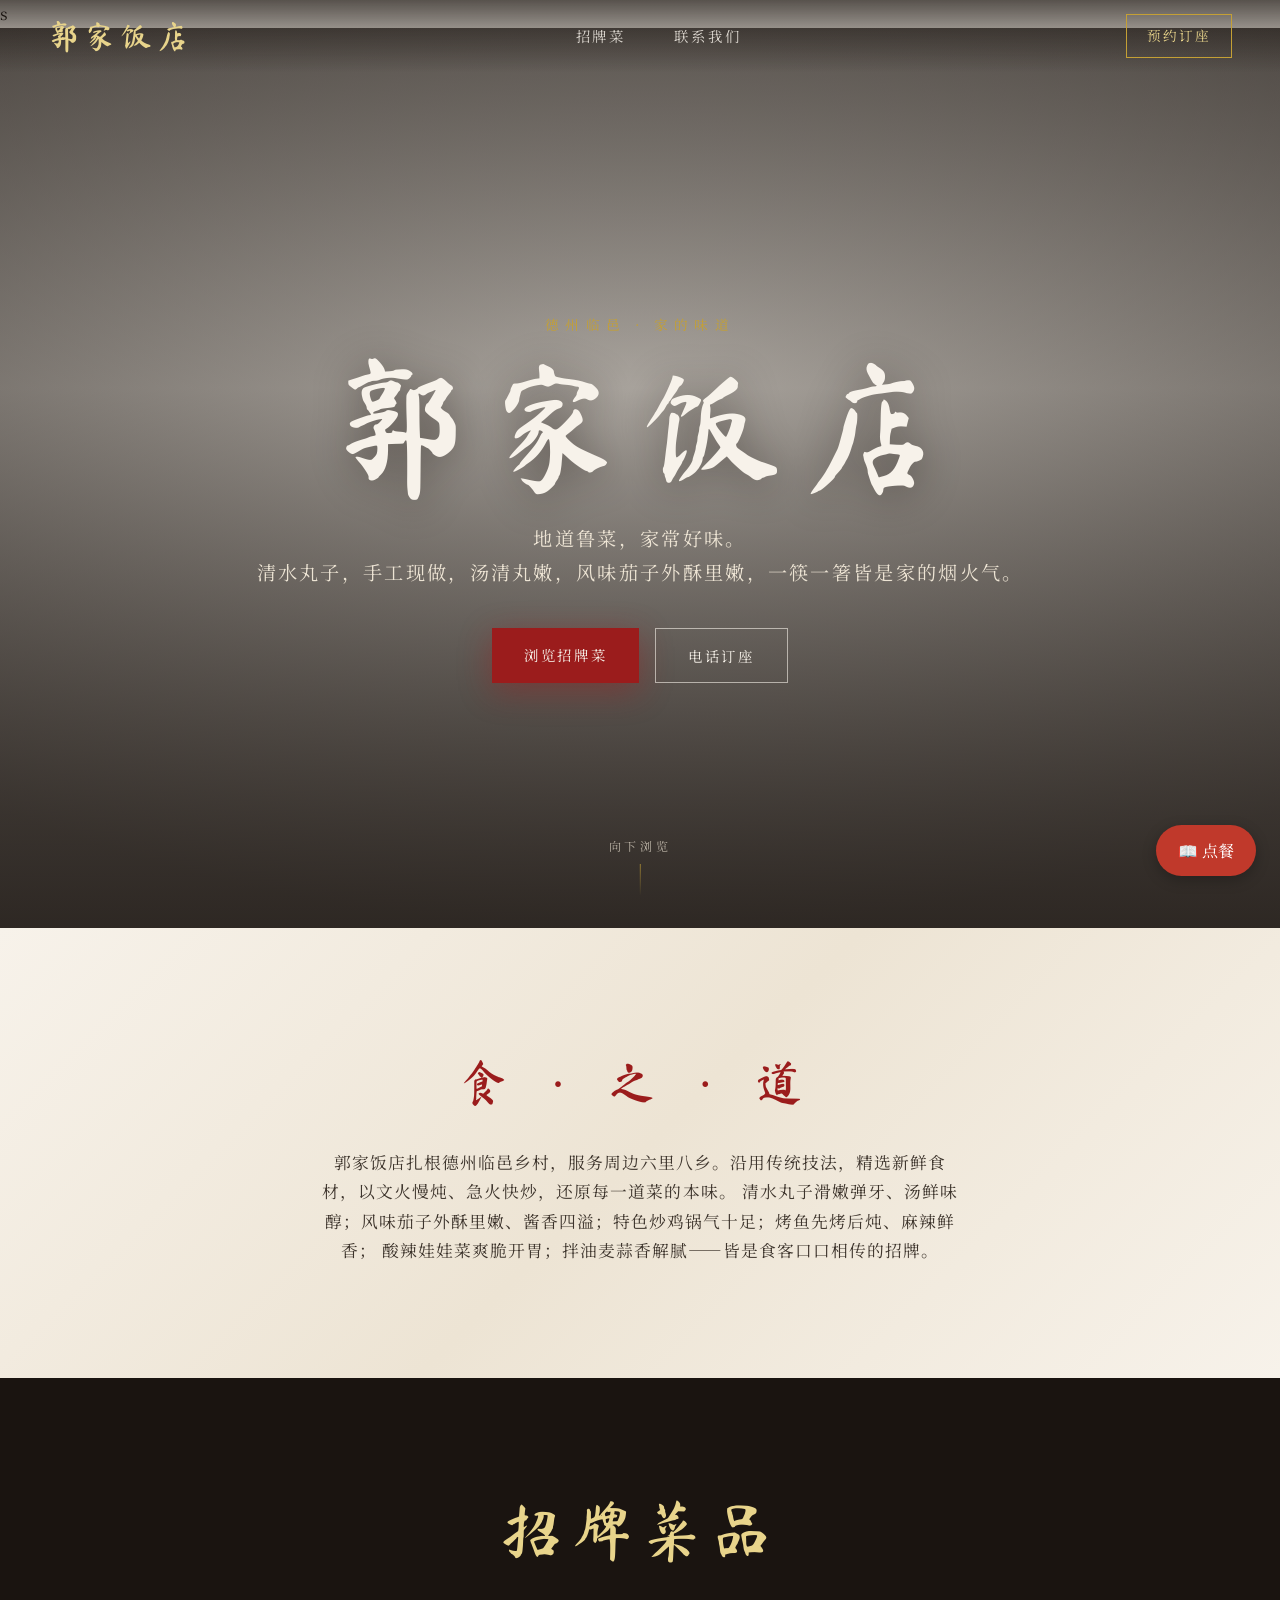
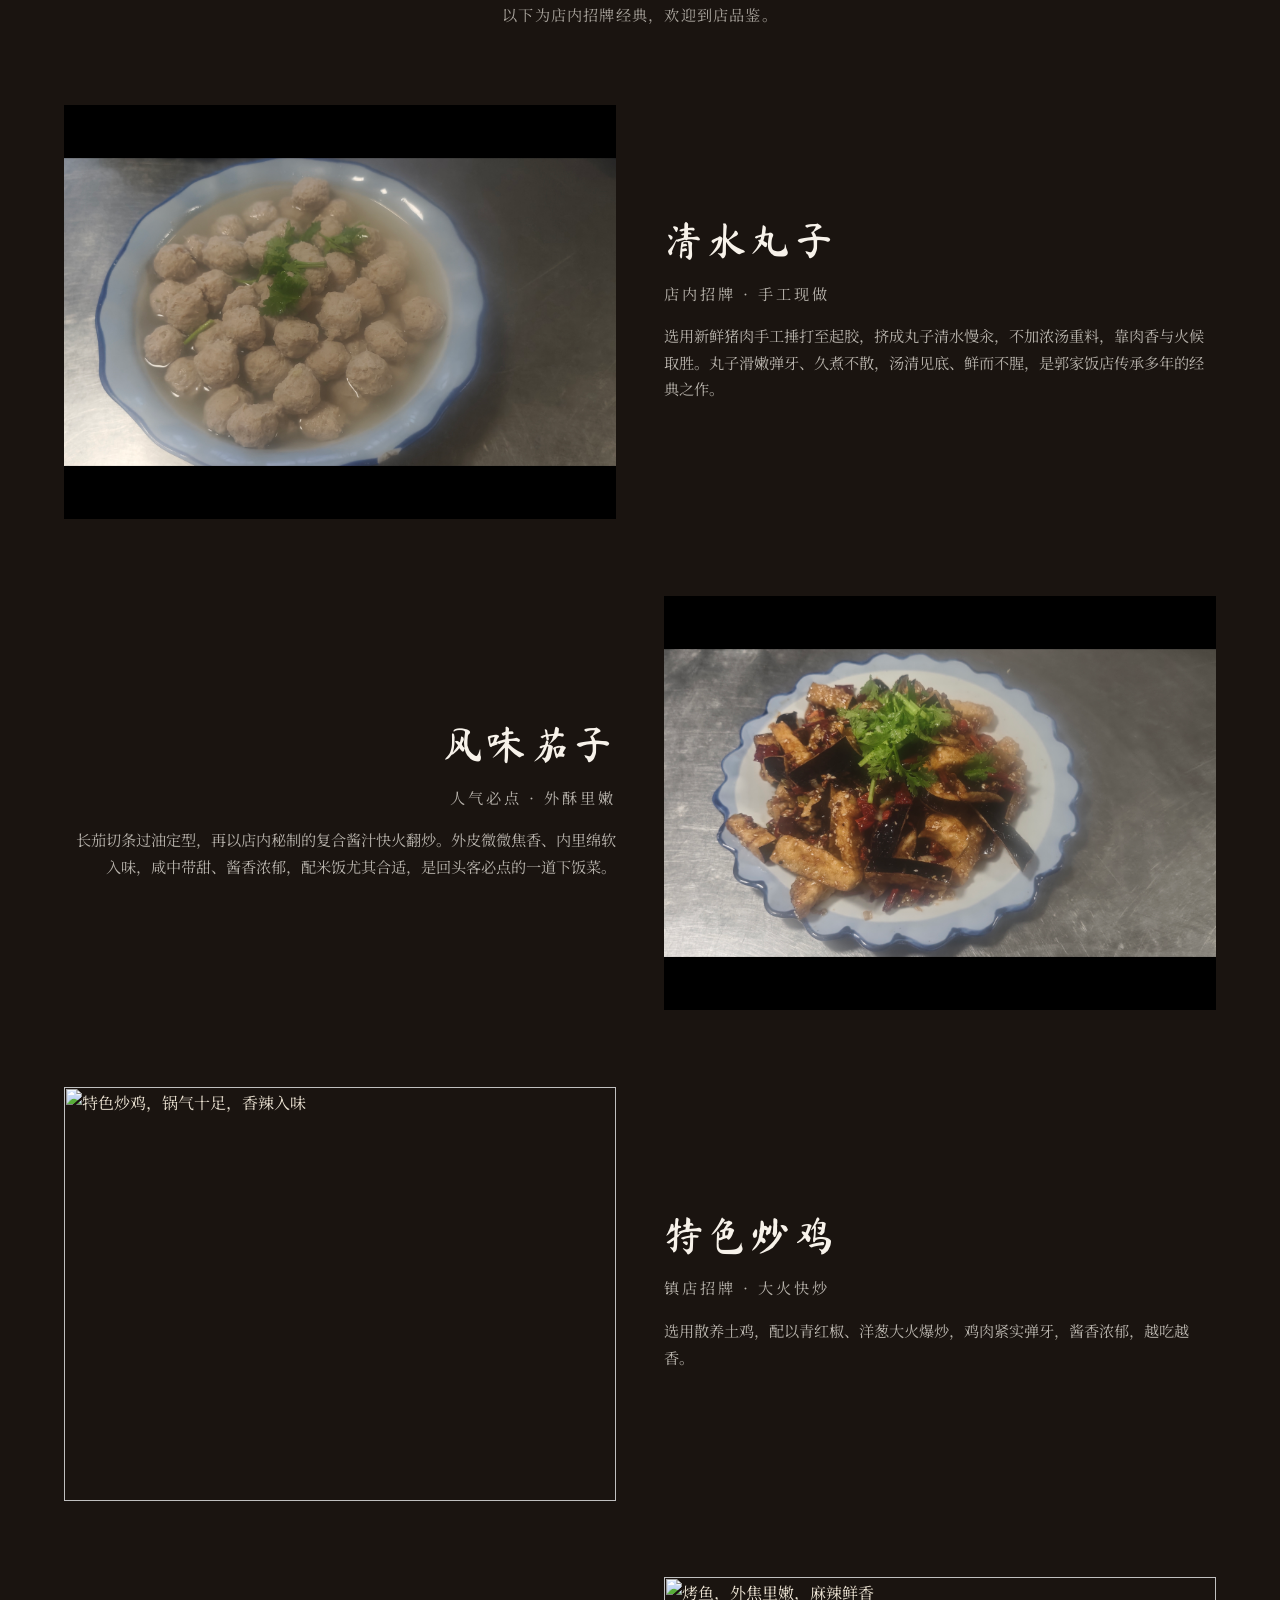
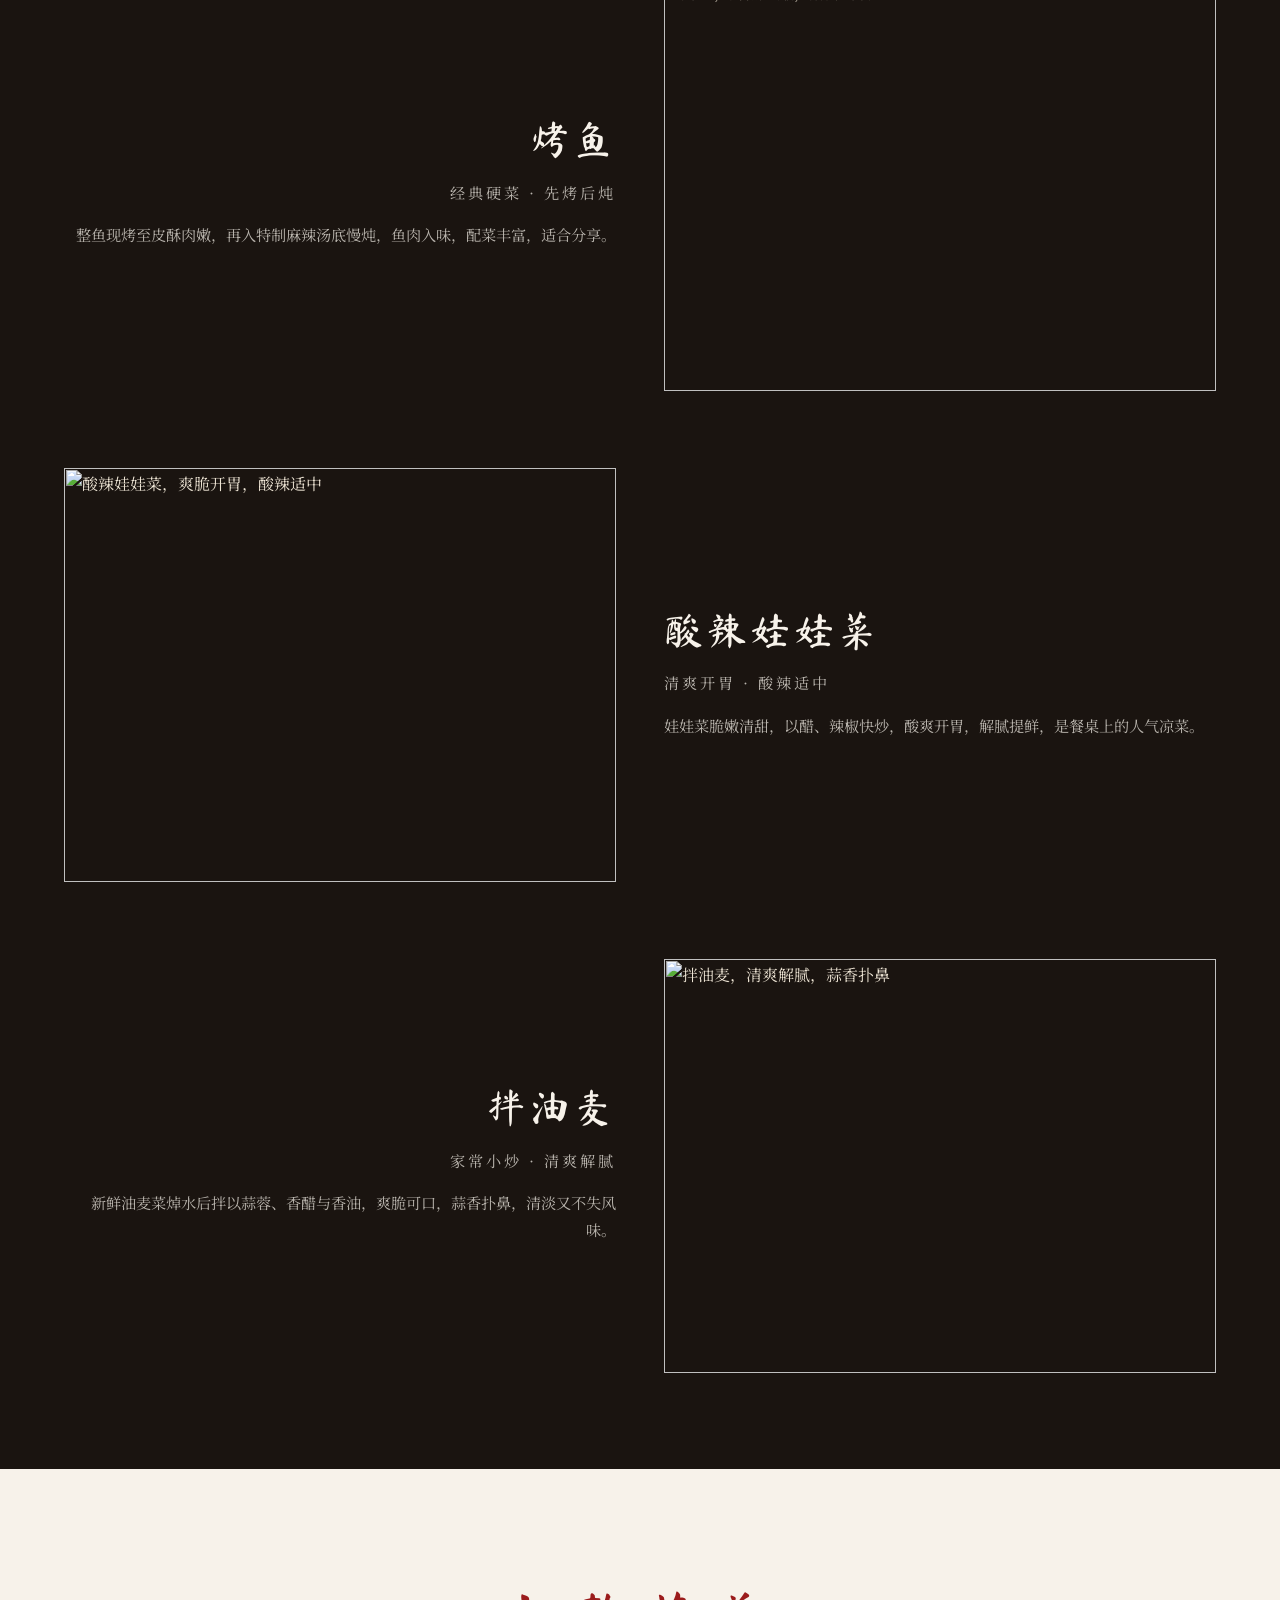
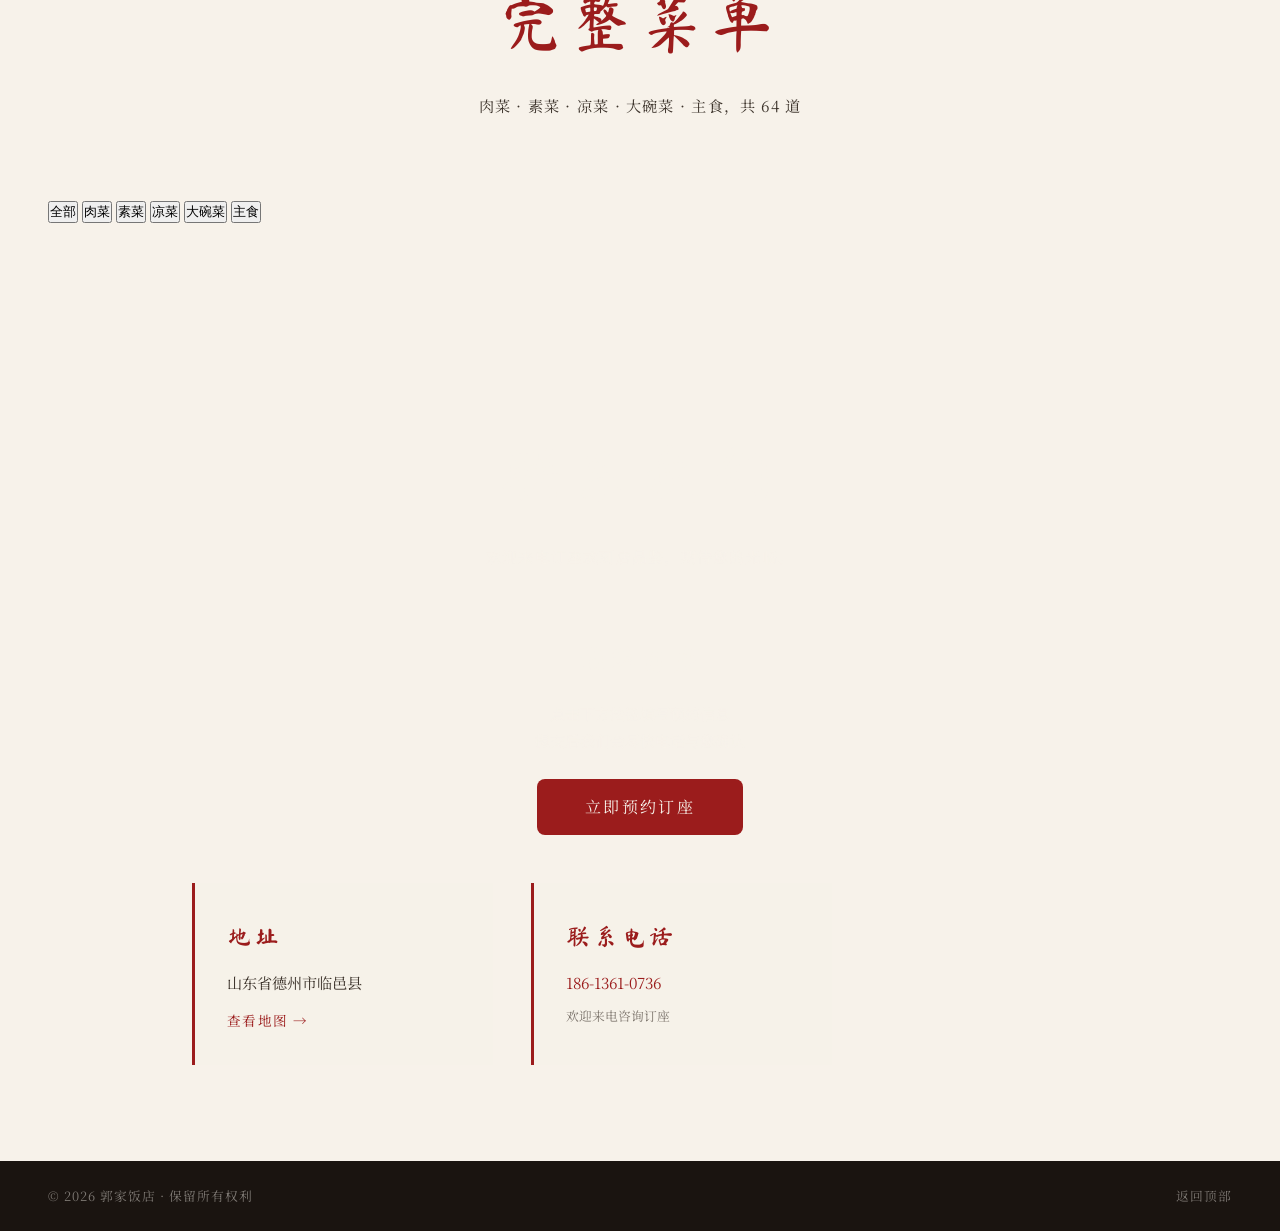
==== commit 819c30f5: "加点菜筛选按钮" ====
--- a/index.html
+++ b/index.html
@@ -152,7 +152,15 @@
         <h2 class="section-title">完整菜单</h2>
         <p class="section-desc">肉菜 · 素菜 · 凉菜 · 大碗菜 · 主食，共 64 道</p>
       </div>
-      <div class="menu-grid" id="menuGrid"></div>
+   <div class="menu-filter">
+        <button class="filter-btn active" data-cat="all">全部</button>
+        <button class="filter-btn" data-cat="meat">肉菜</button>
+        <button class="filter-btn" data-cat="veg">素菜</button>
+        <button class="filter-btn" data-cat="cold">凉菜</button>
+        <button class="filter-btn" data-cat="big">大碗菜</button>
+        <button class="filter-btn" data-cat="staple">主食</button>
+      </div>   
+<div class="menu-grid" id="menuGrid"></div>
     </section>
     <section class="contact" id="contact" aria-labelledby="contact-title">
       <div class="contact-bg" aria-hidden="true"></div>
@@ -212,47 +220,74 @@
 <button id="backTop" style="position:fixed;bottom:24px;right:24px;width:44px;height:44px;border-radius:50%;border:none;background:var(--crimson);color:#fff;font-size:18px;cursor:pointer;display:none;z-index:999;">↑</button>
 <script>
 
-// ===== 菜单数据 =====
-const DISHES = [
+// ===== 菜单数据（按分类分组） =====
+const MEAT_DISHES = [
   {name:"鱼香肉丝",price:32},{name:"回锅肉",price:32},{name:"京酱肉丝",price:32},
   {name:"辣炒肥肠",price:40},{name:"辣炒猪肚",price:40},{name:"糖醋里脊",price:32},
   {name:"炒鸡",price:58},{name:"炒鸡胗",price:30},{name:"宫保鸡丁",price:26},
   {name:"扣肉",price:35},{name:"炸带鱼",price:25},{name:"红烧带鱼",price:30},
   {name:"炒虾仁",price:40},{name:"炸虾仁",price:40},{name:"干炸大虾",price:40},
   {name:"油焖大虾",price:40},{name:"孜然羊肉",price:45},{name:"油爆双脆",price:38},
-  {name:"土豆烧牛肉",price:75},{name:"红烧蝶鱼头",price:65},
+  {name:"土豆烧牛肉",price:75},{name:"红烧蝶鱼头",price:65}
+];
+const VEG_DISHES = [
   {name:"炒鸭血",price:14},{name:"炒黄豆芽",price:14},{name:"蒜苔炒肉",price:18},
   {name:"木须肉",price:16},{name:"醋溜山药",price:16},{name:"风味茄子",price:16},
   {name:"尖椒炒肉",price:16},{name:"芸豆炒肉",price:18},{name:"肉末粉条",price:16},
   {name:"千叶豆腐",price:32},{name:"蒜爆肉",price:14},{name:"炒油菜",price:14},
   {name:"麻辣豆腐",price:16},{name:"芹菜炒肉",price:18},{name:"干煸芸豆",price:16},
   {name:"炸蘑菇",price:16},{name:"红烧茄子",price:16},{name:"炒娃娃菜",price:14},
-  {name:"酸辣土豆丝",price:14},{name:"大葱炒鸡蛋",price:14},
+  {name:"酸辣土豆丝",price:14},{name:"大葱炒鸡蛋",price:14}
+];
+const COLD_DISHES = [
   {name:"拌猪耳",price:35},{name:"拌猪脸",price:30},{name:"酱牛肉",price:50},
   {name:"拌黄瓜",price:14},{name:"拌金针",price:14},{name:"拌豆腐皮",price:14},
   {name:"老醋花生",price:18},{name:"拌油麦菜",price:14},{name:"炝藕片",price:14},
-  {name:"拌豆角",price:16},{name:"拌粉丝",price:14},{name:"姜汁松花蛋",price:18},
+  {name:"拌豆角",price:16},{name:"拌粉丝",price:14},{name:"姜汁松花蛋",price:18}
+];
+const BIG_DISHES = [
   {name:"清水丸子",price:40},{name:"酸菜鱼",price:40},{name:"香菇鸡块",price:45},
   {name:"红烧肉",price:50},{name:"排骨",price:50},{name:"粉丝羊肉",price:35},
   {name:"毛血旺",price:40},{name:"杂拌",price:40},{name:"羊杂",price:40},
-  {name:"水煮肉片",price:32},{name:"肥肠豆腐",price:40},{name:"西红柿炖牛肉",price:80},
+  {name:"水煮肉片",price:32},{name:"肥肠豆腐",price:40},{name:"西红柿炖牛肉",price:80}
+];
+const STAPLE_DISHES = [
   {name:"馒头",price:0},{name:"面条",price:0},{name:"水饺",price:0},{name:"焖饼",price:12}
 ];
-
-// ===== 渲染完整菜单 =====
+// 合并成总菜单（点餐弹窗和默认显示用）
+const DISHES = MEAT_DISHES.concat(VEG_DISHES, COLD_DISHES, BIG_DISHES, STAPLE_DISHES);
+// ===== 渲染完整菜单（支持分类筛选） =====
+var currentCat = 'all';  // 当前选中的分类
 function renderMenuGrid() {
   var grid = document.getElementById("menuGrid");
   if (!grid) return;
-  DISHES.forEach(function(dish) {
+  grid.innerHTML = "";  // 先清空
+  // 根据当前分类选择数据源
+  var data = DISHES;
+  if (currentCat === 'meat') data = MEAT_DISHES;
+  else if (currentCat === 'veg') data = VEG_DISHES;
+  else if (currentCat === 'cold') data = COLD_DISHES;
+  else if (currentCat === 'big') data = BIG_DISHES;
+  else if (currentCat === 'staple') data = STAPLE_DISHES;
+  data.forEach(function(dish) {
     var card = document.createElement("div");
     card.className = "menu-card reveal";
     var priceText = dish.price > 0 ? "¥" + dish.price : "面议";
     card.innerHTML = '<span class="menu-card-name">' + dish.name + '</span><span class="menu-card-price">' + priceText + '</span>';
     grid.appendChild(card);
   });
+  checkReveal();  // 让新卡片按可见性淡入
 }
-renderMenuGrid();
-
+// ===== 分类按钮：循环绑定点击事件 =====
+var filterBtns = document.querySelectorAll('.filter-btn');
+filterBtns.forEach(function(btn){
+  btn.addEventListener('click', function(){
+    filterBtns.forEach(function(b){ b.classList.remove('active'); });  // 全部取消高亮
+    btn.classList.add('active');  // 当前按钮高亮
+    currentCat = btn.getAttribute('data-cat');  // 记录选中的分类
+    renderMenuGrid();  // 重新渲染
+  });
+});
 // ===== 点餐弹窗 =====
 var orderBtn = document.getElementById("orderBtn");
 var menuModal = document.getElementById("menuModal");
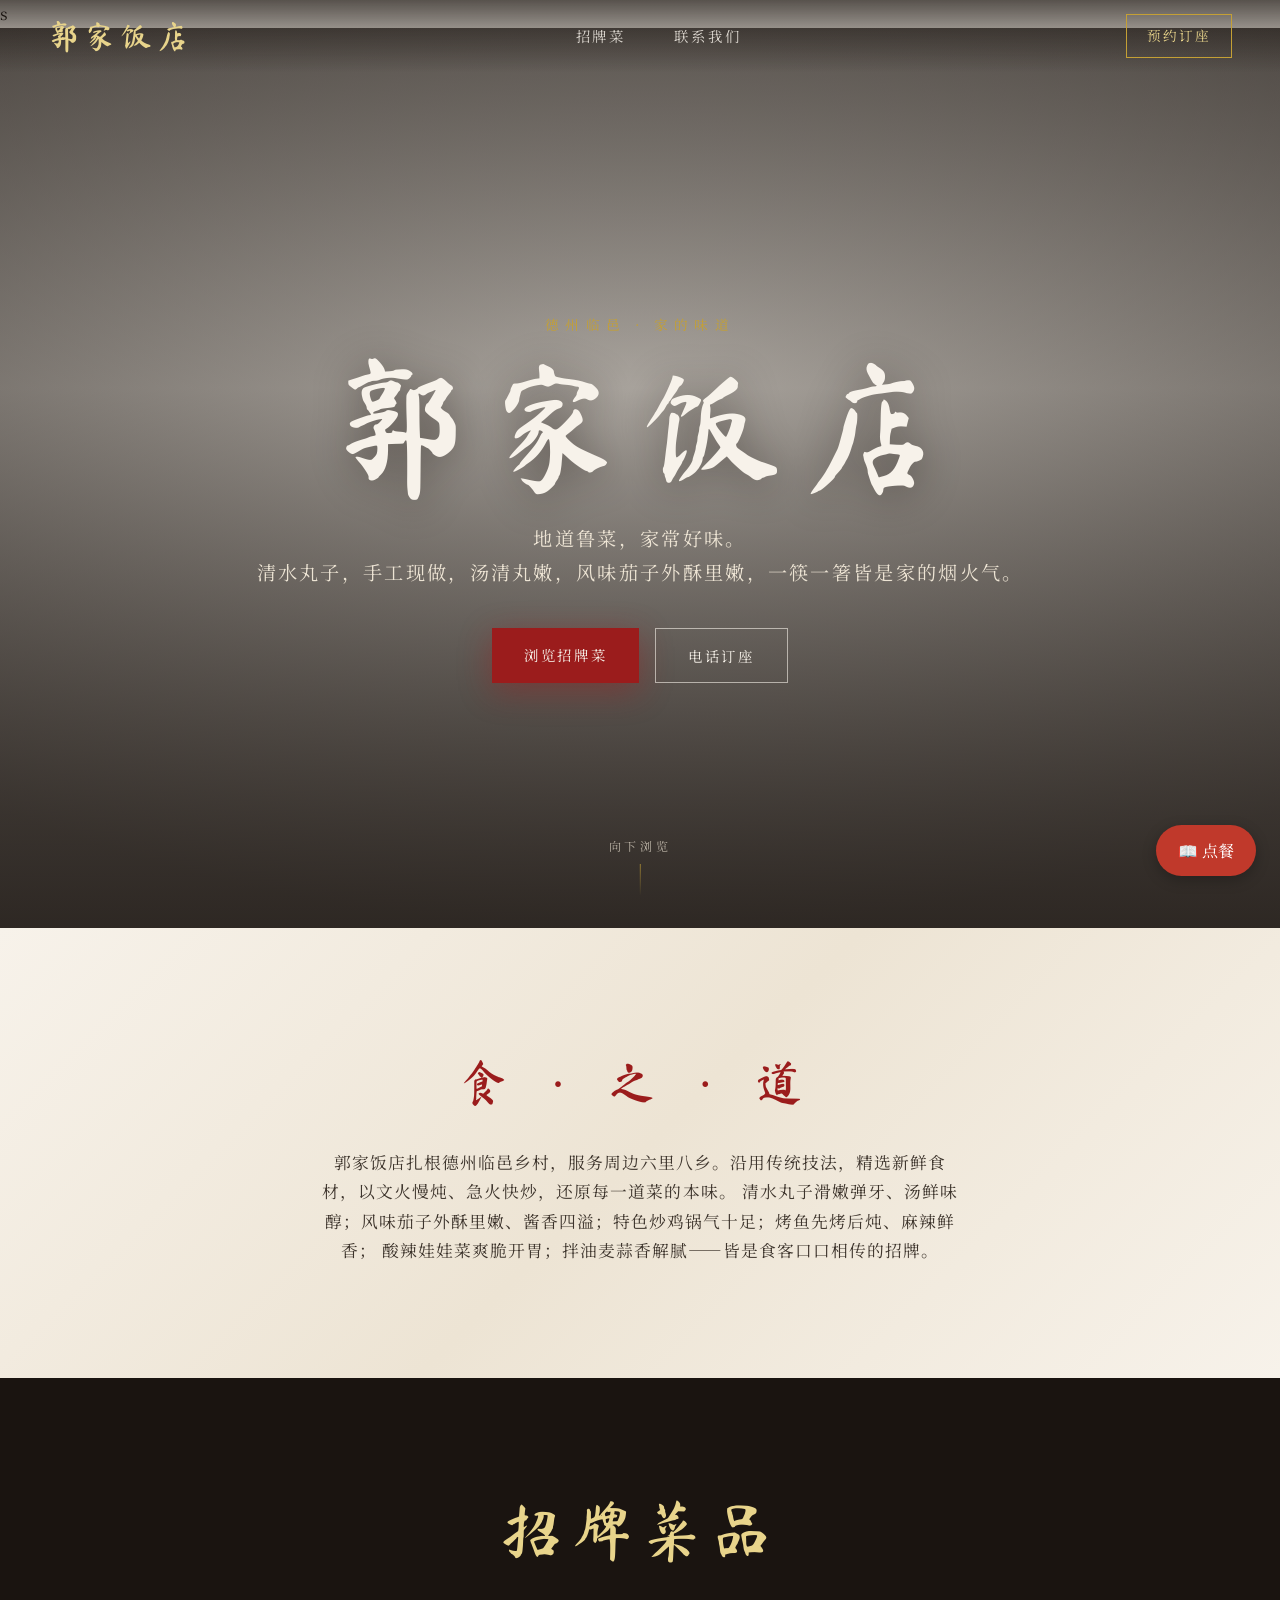
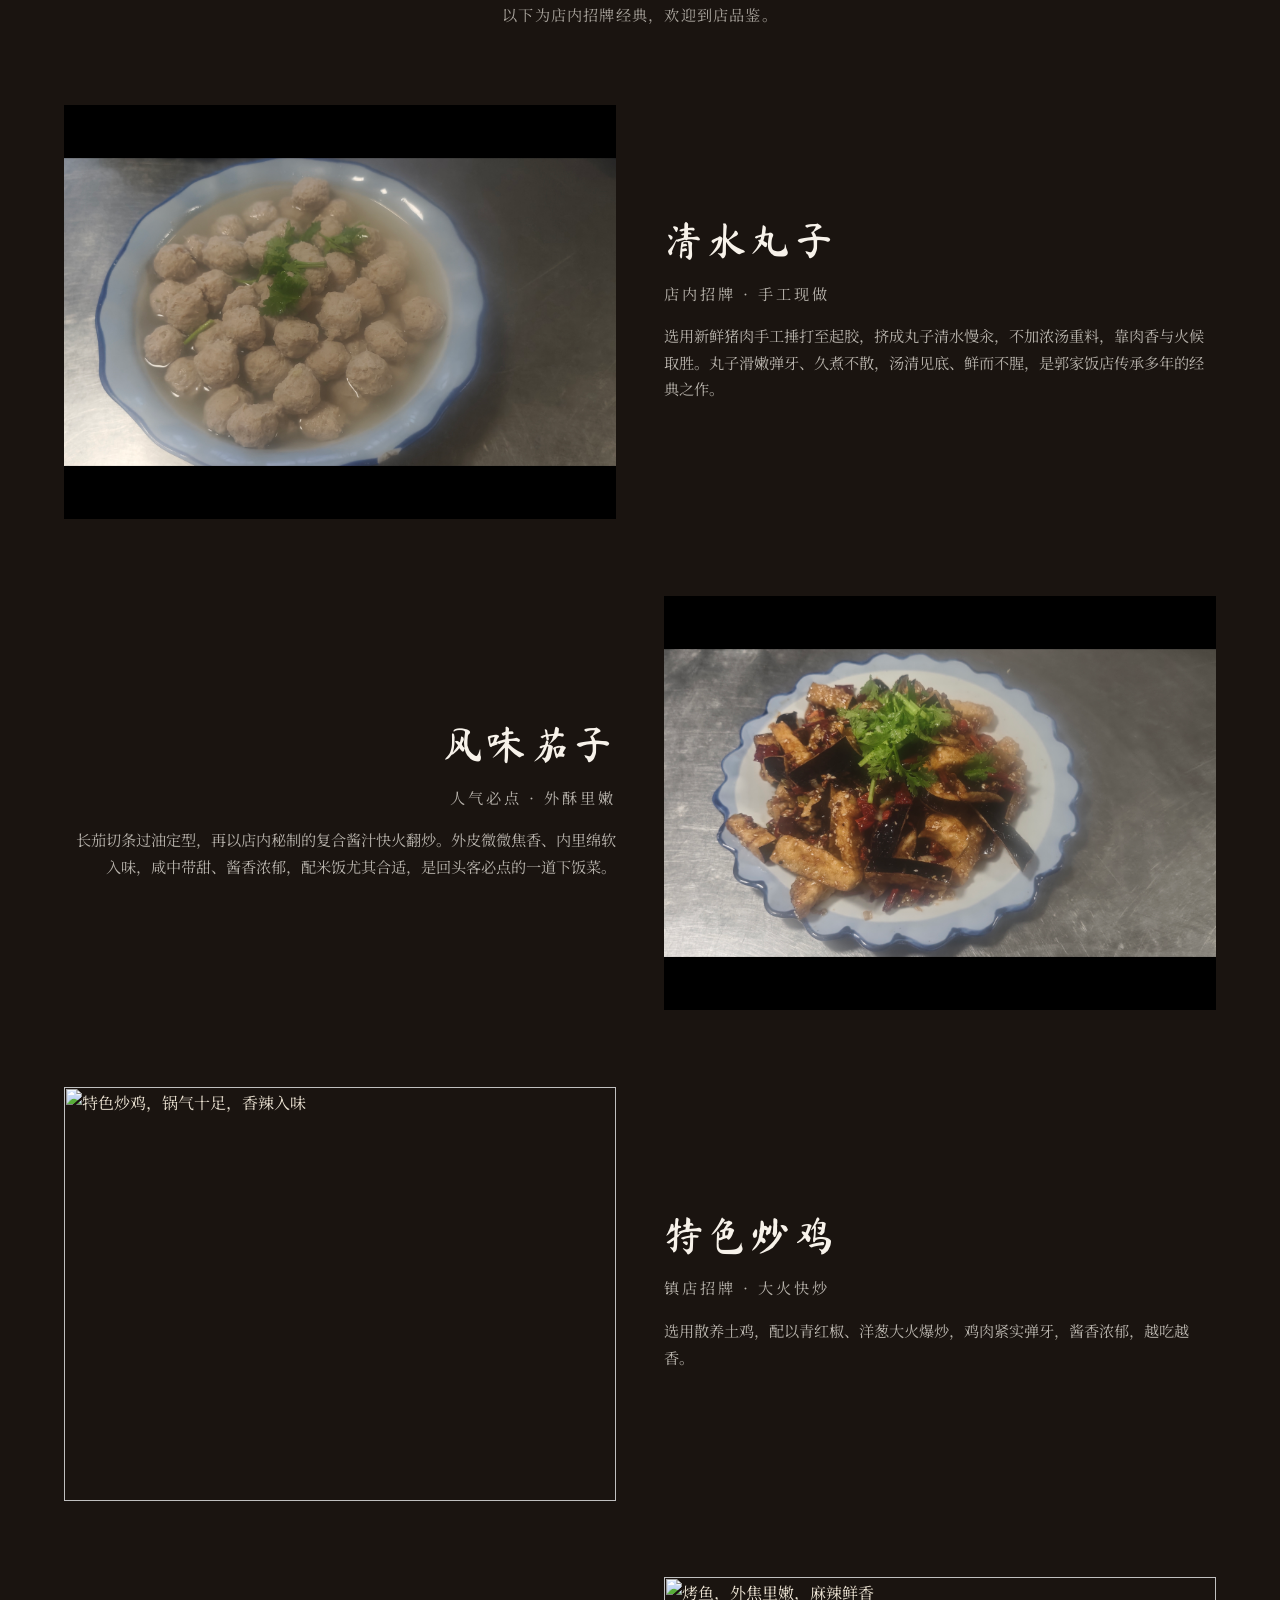
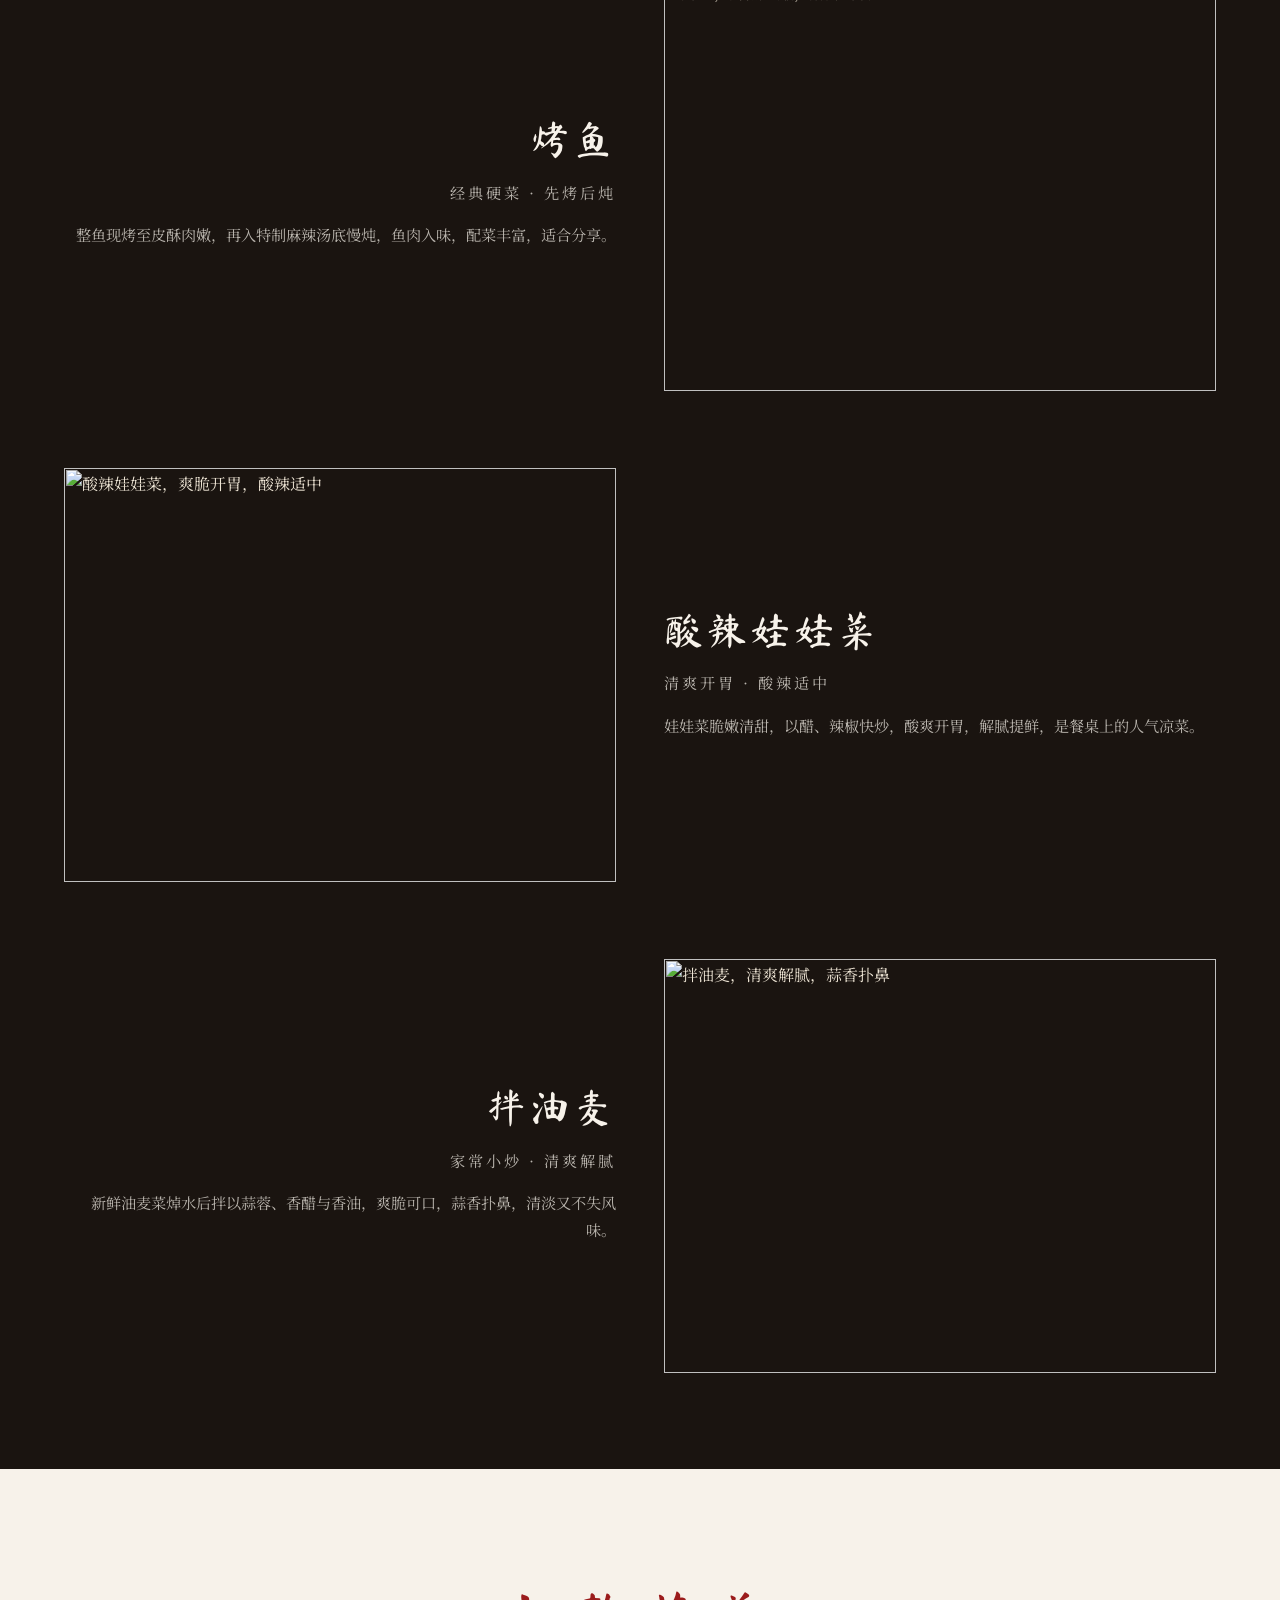
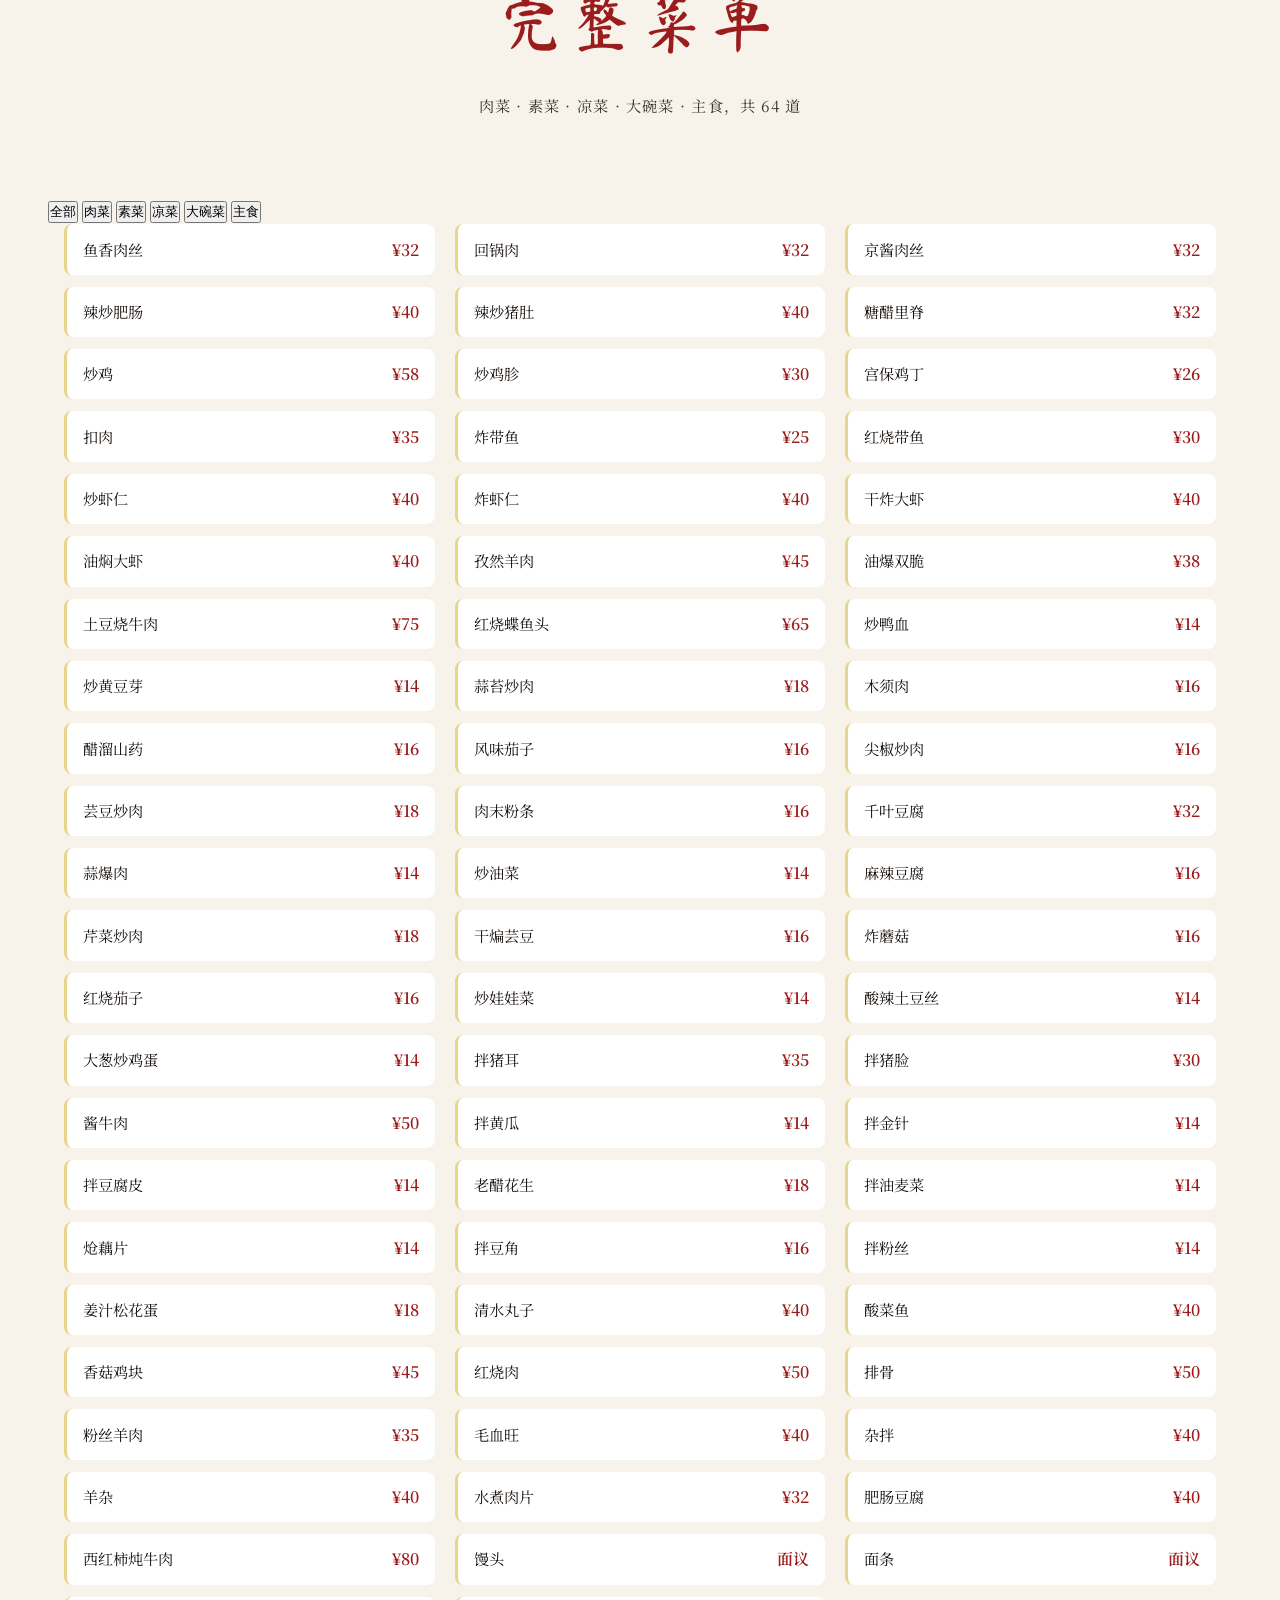
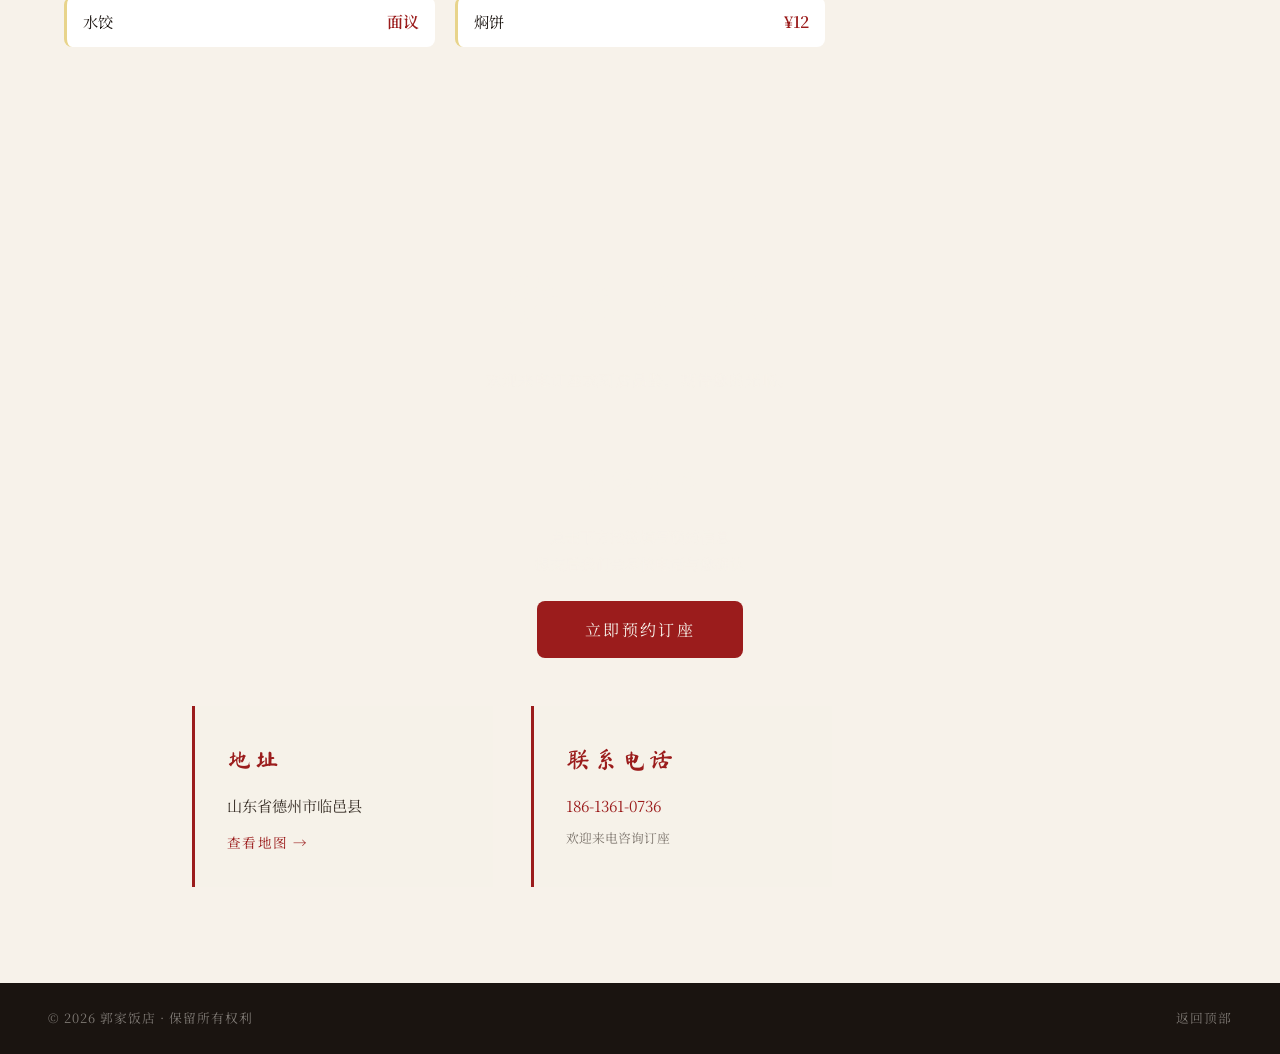
==== commit 201dc10c: "点餐弹窗加购物车加减功能" ====
--- a/index.html
+++ b/index.html
@@ -219,7 +219,6 @@
 <!--回到顶部按钮-->
 <button id="backTop" style="position:fixed;bottom:24px;right:24px;width:44px;height:44px;border-radius:50%;border:none;background:var(--crimson);color:#fff;font-size:18px;cursor:pointer;display:none;z-index:999;">↑</button>
 <script>
-
 // ===== 菜单数据（按分类分组） =====
 const MEAT_DISHES = [
   {name:"鱼香肉丝",price:32},{name:"回锅肉",price:32},{name:"京酱肉丝",price:32},
@@ -254,98 +253,157 @@
 const STAPLE_DISHES = [
   {name:"馒头",price:0},{name:"面条",price:0},{name:"水饺",price:0},{name:"焖饼",price:12}
 ];
-// 合并成总菜单（点餐弹窗和默认显示用）
 const DISHES = MEAT_DISHES.concat(VEG_DISHES, COLD_DISHES, BIG_DISHES, STAPLE_DISHES);
+
+// ===== 点餐弹窗 + 购物车 =====
+var orderBtn = document.getElementById("orderBtn");
+var menuModal = document.getElementById("menuModal");
+var menuClose = document.getElementById("menuClose");
+var menuList = document.getElementById("menuList");
+var menuCall = document.getElementById("menuCall");
+var cart = {};  // 购物车
+
+orderBtn
+.addEventListener("click", function() {
+  renderMenu();
+  menuModal
+.hidden = false;
+});
+menuClose
+.addEventListener("click", function() { menuModal.hidden = true; });
+menuModal
+.addEventListener("click", function(e) {
+  if (e.target === menuModal) menuModal.hidden = true;
+});
+
+function renderMenu() {
+  menuList
+.innerHTML = "";
+  DISHES.forEach(function(dish) {
+    var item = document.createElement("div");
+    item
+.className = "menu-item";
+    var tagText = dish.tag ? '<span class="menu-item-tag">' + dish.tag + '</span>' : '';
+    var descText = dish.desc ? '<div class="menu-item-desc">' + dish.desc + '</div>' : '';
+    var num = cart[dish.name] ? cart[dish.name].count : 0;
+    item
+.innerHTML =
+      '<div class="menu-item-info"><div class="menu-item-name">' + dish.name + tagText + '</div>' + descText + '</div>' +
+      '<div class="menu-item-price">¥' + dish.price + '</div>' +
+      '<div class="menu-item-ctrl">' +
+        '<button class="minus-btn">-</button>' +
+        '<span class="num">' + num + '</span>' +
+        '<button class="plus-btn">+</button>' +
+      '</div>';
+    menuList
+.appendChild(item);
+
+    item
+.querySelector('.plus-btn').addEventListener('click', function(){
+      if (!cart[dish.name]) {
+        cart
+[dish.name] = {name: dish.name, price: dish.price, count: 0};
+      }
+      cart
+[dish.name].count += 1;
+      renderMenu();
+      updateCartTotal();
+    });
+    item
+.querySelector('.minus-btn').addEventListener('click', function(){
+      if (cart[dish.name] && cart[dish.name].count > 0) {
+        cart
+[dish.name].count -= 1;
+        if (cart[dish.name].count <= 0) {
+          delete cart[dish.name];
+        }
+      }
+      renderMenu();
+      updateCartTotal();
+    });
+  });
+}
+
+// ===== 计算购物车总数量、总价格 =====
+function updateCartTotal(){
+  var totalNum = 0;
+  var totalPrice = 0;
+  for (var key in cart) {
+    var item = cart[key];
+    totalNum 
++= item.count;
+    totalPrice 
++= item.count * item.price;
+  }
+  console.log("菜品总数：", totalNum, "合计：¥", totalPrice);
+}
+
+menuCall
+.addEventListener("click", function() {
+  window.location.href = "tel:18613610736";
+});
+
 // ===== 渲染完整菜单（支持分类筛选） =====
-var currentCat = 'all';  // 当前选中的分类
+var currentCat = 'all';
 function renderMenuGrid() {
   var grid = document.getElementById("menuGrid");
   if (!grid) return;
-  grid.innerHTML = "";  // 先清空
-  // 根据当前分类选择数据源
+  grid
+.innerHTML = "";
   var data = DISHES;
   if (currentCat === 'meat') data = MEAT_DISHES;
   else if (currentCat === 'veg') data = VEG_DISHES;
   else if (currentCat === 'cold') data = COLD_DISHES;
   else if (currentCat === 'big') data = BIG_DISHES;
   else if (currentCat === 'staple') data = STAPLE_DISHES;
-  data.forEach(function(dish) {
+  data
+.forEach(function(dish) {
     var card = document.createElement("div");
-    card.className = "menu-card reveal";
+    card
+.className = "menu-card reveal";
     var priceText = dish.price > 0 ? "¥" + dish.price : "面议";
-    card.innerHTML = '<span class="menu-card-name">' + dish.name + '</span><span class="menu-card-price">' + priceText + '</span>';
-    grid.appendChild(card);
+    card
+.innerHTML = '<span class="menu-card-name">' + dish.name + '</span><span class="menu-card-price">' + priceText + '</span>';
+    grid
+.appendChild(card);
   });
-  checkReveal();  // 让新卡片按可见性淡入
+  checkReveal();
 }
-// ===== 分类按钮：循环绑定点击事件 =====
+
+// ===== 分类按钮 =====
 var filterBtns = document.querySelectorAll('.filter-btn');
-filterBtns.forEach(function(btn){
-  btn.addEventListener('click', function(){
-    filterBtns.forEach(function(b){ b.classList.remove('active'); });  // 全部取消高亮
-    btn.classList.add('active');  // 当前按钮高亮
-    currentCat = btn.getAttribute('data-cat');  // 记录选中的分类
-    renderMenuGrid();  // 重新渲染
+filterBtns
+.forEach(function(btn){
+  btn
+.addEventListener('click', function(){
+    filterBtns
+.forEach(function(b){ b.classList.remove('active'); });
+    btn
+.classList.add('active');
+    currentCat 
+= btn.getAttribute('data-cat');
+    renderMenuGrid();
   });
 });
-// ===== 点餐弹窗 =====
-var orderBtn = document.getElementById("orderBtn");
-var menuModal = document.getElementById("menuModal");
-var menuClose = document.getElementById("menuClose");
-var menuList = document.getElementById("menuList");
-var menuCall = document.getElementById("menuCall");
-
-orderBtn.addEventListener("click", function() {
-  renderMenu();
-  menuModal.hidden = false;
-});
-menuClose.addEventListener("click", function() { menuModal.hidden = true; });
-menuModal.addEventListener("click", function(e) {
-  if (e.target === menuModal) menuModal.hidden = true;
-});
-
-function renderMenu() {
-  menuList.innerHTML = "";
-  DISHES.forEach(function(dish) {
-    var item = document.createElement("div");
-    item.className = "menu-item";
-    var tagText = dish.tag ? '<span class="menu-item-tag">' + dish.tag + '</span>' : '';
-    var descText = dish.desc ? '<div class="menu-item-desc">' + dish.desc + '</div>' : '';
-    item.innerHTML = '<div class="menu-item-info"><div class="menu-item-name">' + dish.name + tagText + '</div>' + descText + '</div><div class="menu-item-price">¥' + dish.price + '</div>';
-    menuList.appendChild(item);
-  });
-}
-
-menuCall.addEventListener("click", function() {
-  window.location.href = "tel:18613610736";
-});
-// 获取回到顶部按钮
+renderMenuGrid();
+
+// ===== 回到顶部按钮 =====
 const backTopBtn = document.getElementById('backTop');
-
-// 监听页面滚动事件
 window.addEventListener('scroll', function(){
-  // scrollY：页面向下滚动了多少像素
-  if(window.scrollY > 300){
-    // 滚动超过300像素，显示按钮
+  if (window.scrollY > 300) {
     backTopBtn
 .style.display = 'block';
-  }else{
-    // 页面靠近顶部，隐藏按钮
+  } else {
     backTopBtn
 .style.display = 'none';
   }
 });
-
-// 点击按钮，滚动回顶部
 backTopBtn
-.addEventListener('click',function(){
-  window.scrollTo({
-    top: 0,
-    behavior: "smooth"  //smooth 平滑滚动；auto瞬间跳回
-  });
-});
-
-// ===== 招牌菜显示（补回：CSS里招牌菜默认透明，JS负责让它显示） =====
+.addEventListener('click', function(){
+  window.scrollTo({ top: 0, behavior: "smooth" });
+});
+
+// ===== 招牌菜显示 =====
 var dishItems = document.querySelectorAll('.dish-item');
 dishItems
 .forEach(function(el){
@@ -354,13 +412,15 @@
   el
 .style.transform = 'none';
 });
-// ===== 滚动渐入：元素进入屏幕时淡入显示 =====
+
+// ===== 滚动渐入 =====
 function checkReveal() {
   var items = document.querySelectorAll('.menu-card, .contact-block, .section-head');
   for (var i = 0; i < items.length; i++) {
     var rect = items[i].getBoundingClientRect();
     if (rect.top < window.innerHeight - 50) {
-      items[i].classList.add('visible');
+      items
+[i].classList.add('visible');
     }
   }
 }
--- a/styles.css
+++ b/styles.css
@@ -766,4 +766,35 @@
 .reveal.visible {
   opacity: 1;
   transform: translateY(0);
-}                                                                                  +} 
+/* ===== 弹窗购物车加减按钮 ===== */
+.menu-item {
+  display: flex;
+  gap: 12px;
+  align-items: center;
+  justify-content: space-between;
+  padding: 10px 0;
+  border-bottom: 1px dashed #e3d9c8;
+}
+.menu-item-ctrl {
+  display: flex;
+  align-items: center;
+  gap: 8px;
+}
+.menu-item-ctrl button {
+  width: 28px;
+  height: 28px;
+  border-radius: 4px;
+  border: none;
+  background: var(--crimson);
+  color: #fff;
+  cursor: pointer;
+  font-size: 18px;
+  line-height: 1;
+}
+.menu-item-ctrl .num {
+  width: 24px;
+  text-align: center;
+  color: var(--ink);
+  font-weight: 600;
+}                                               
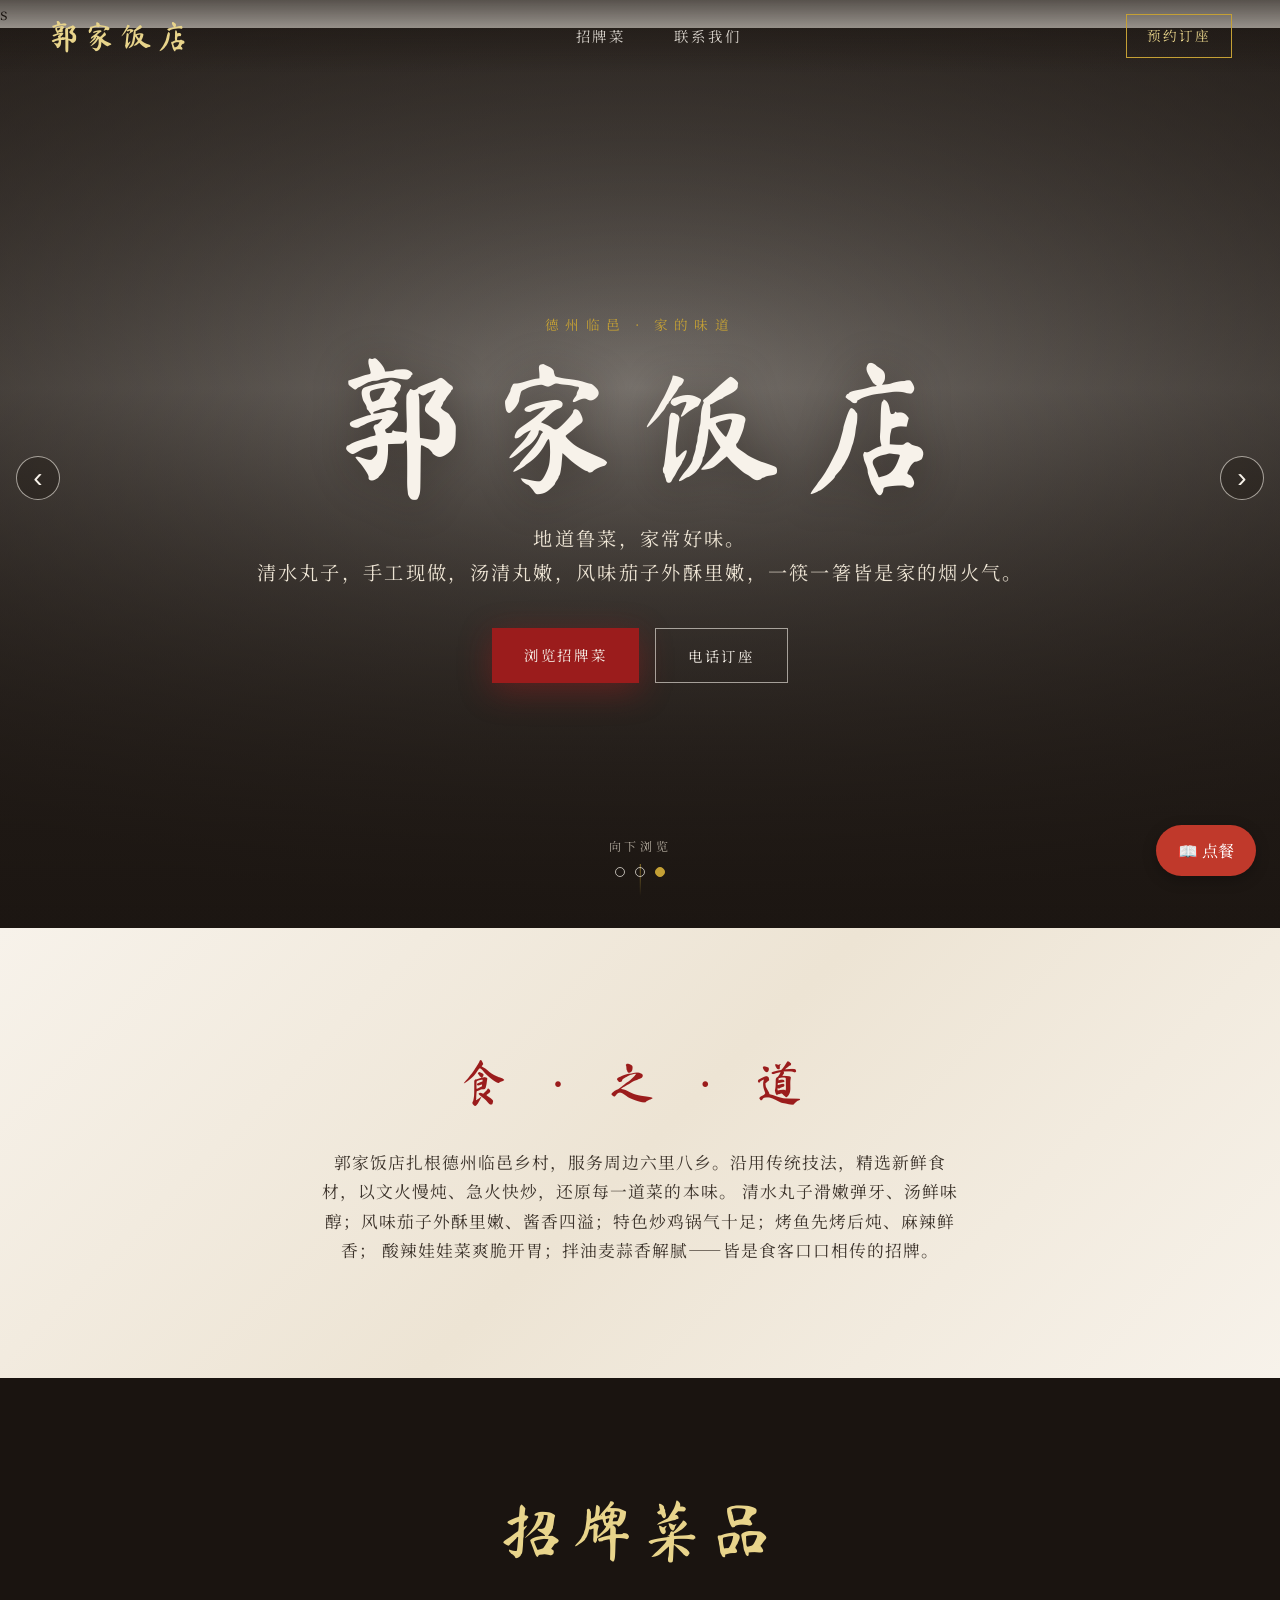
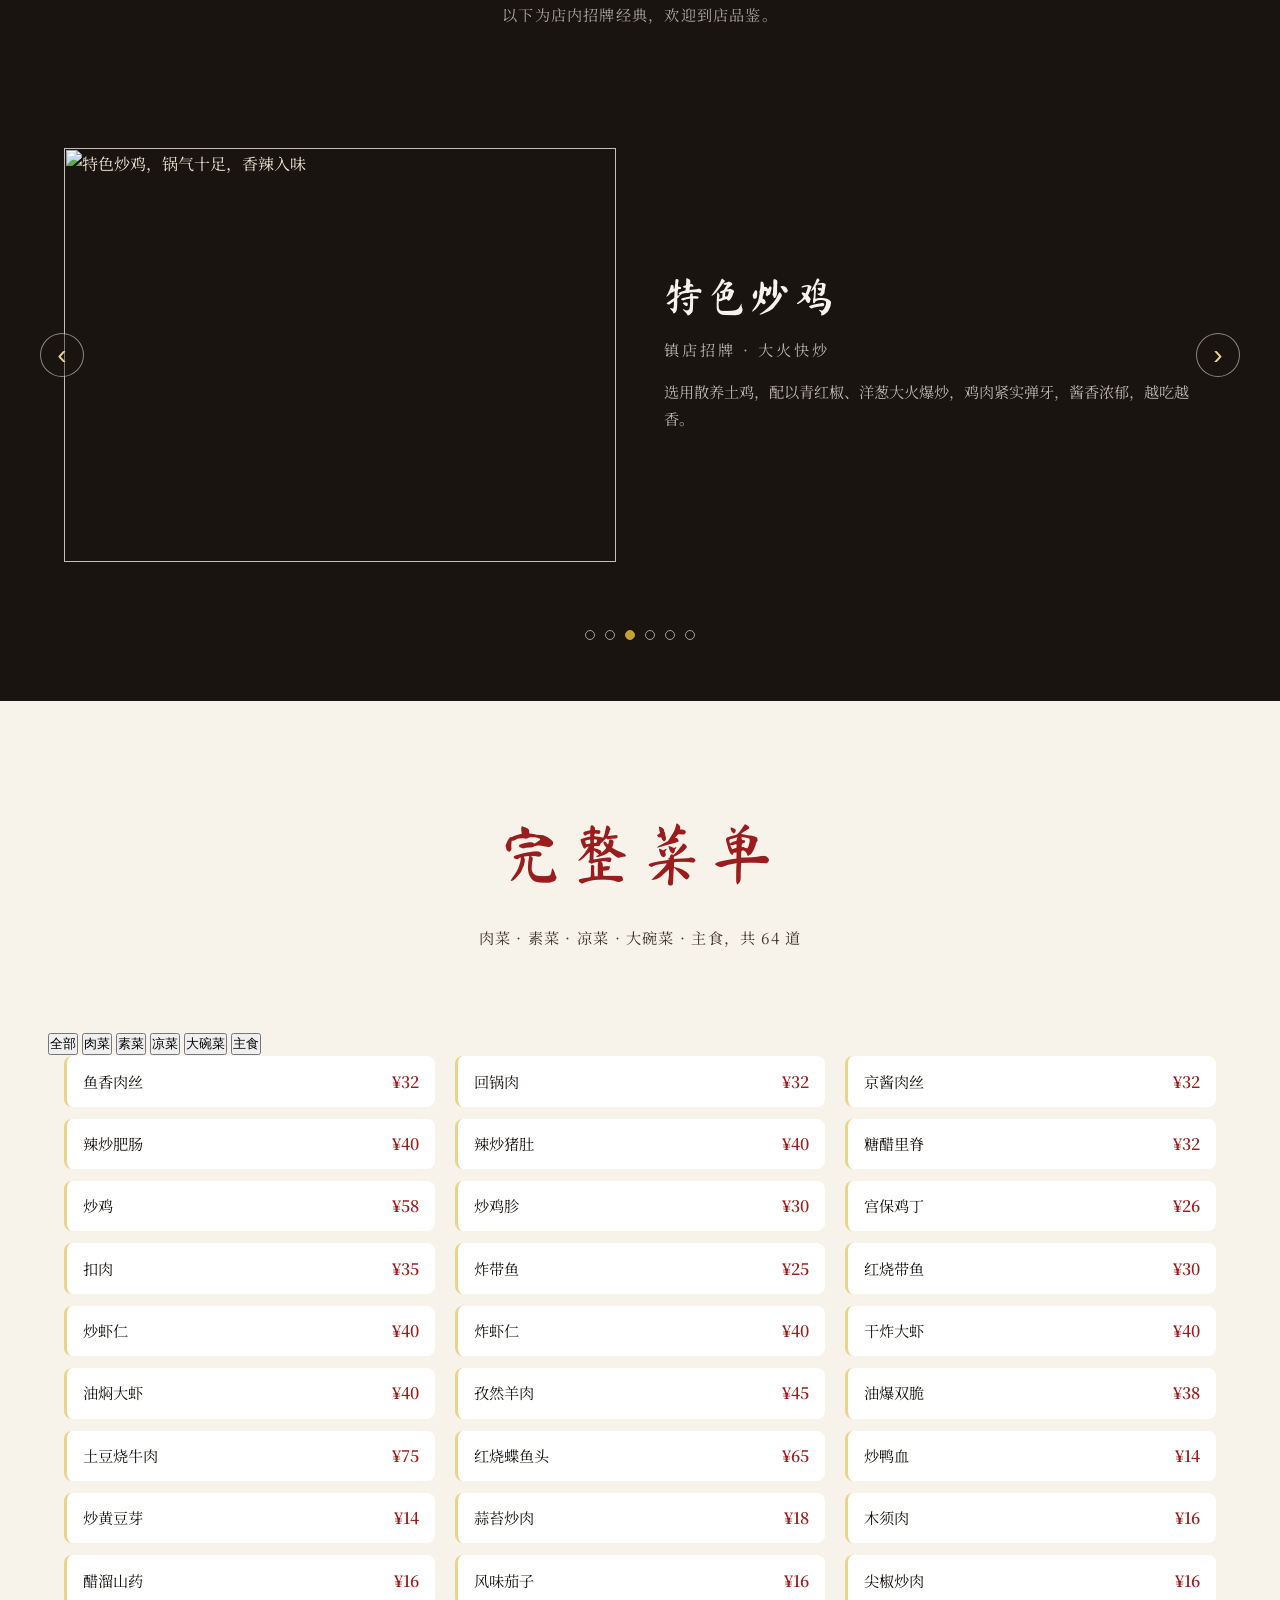
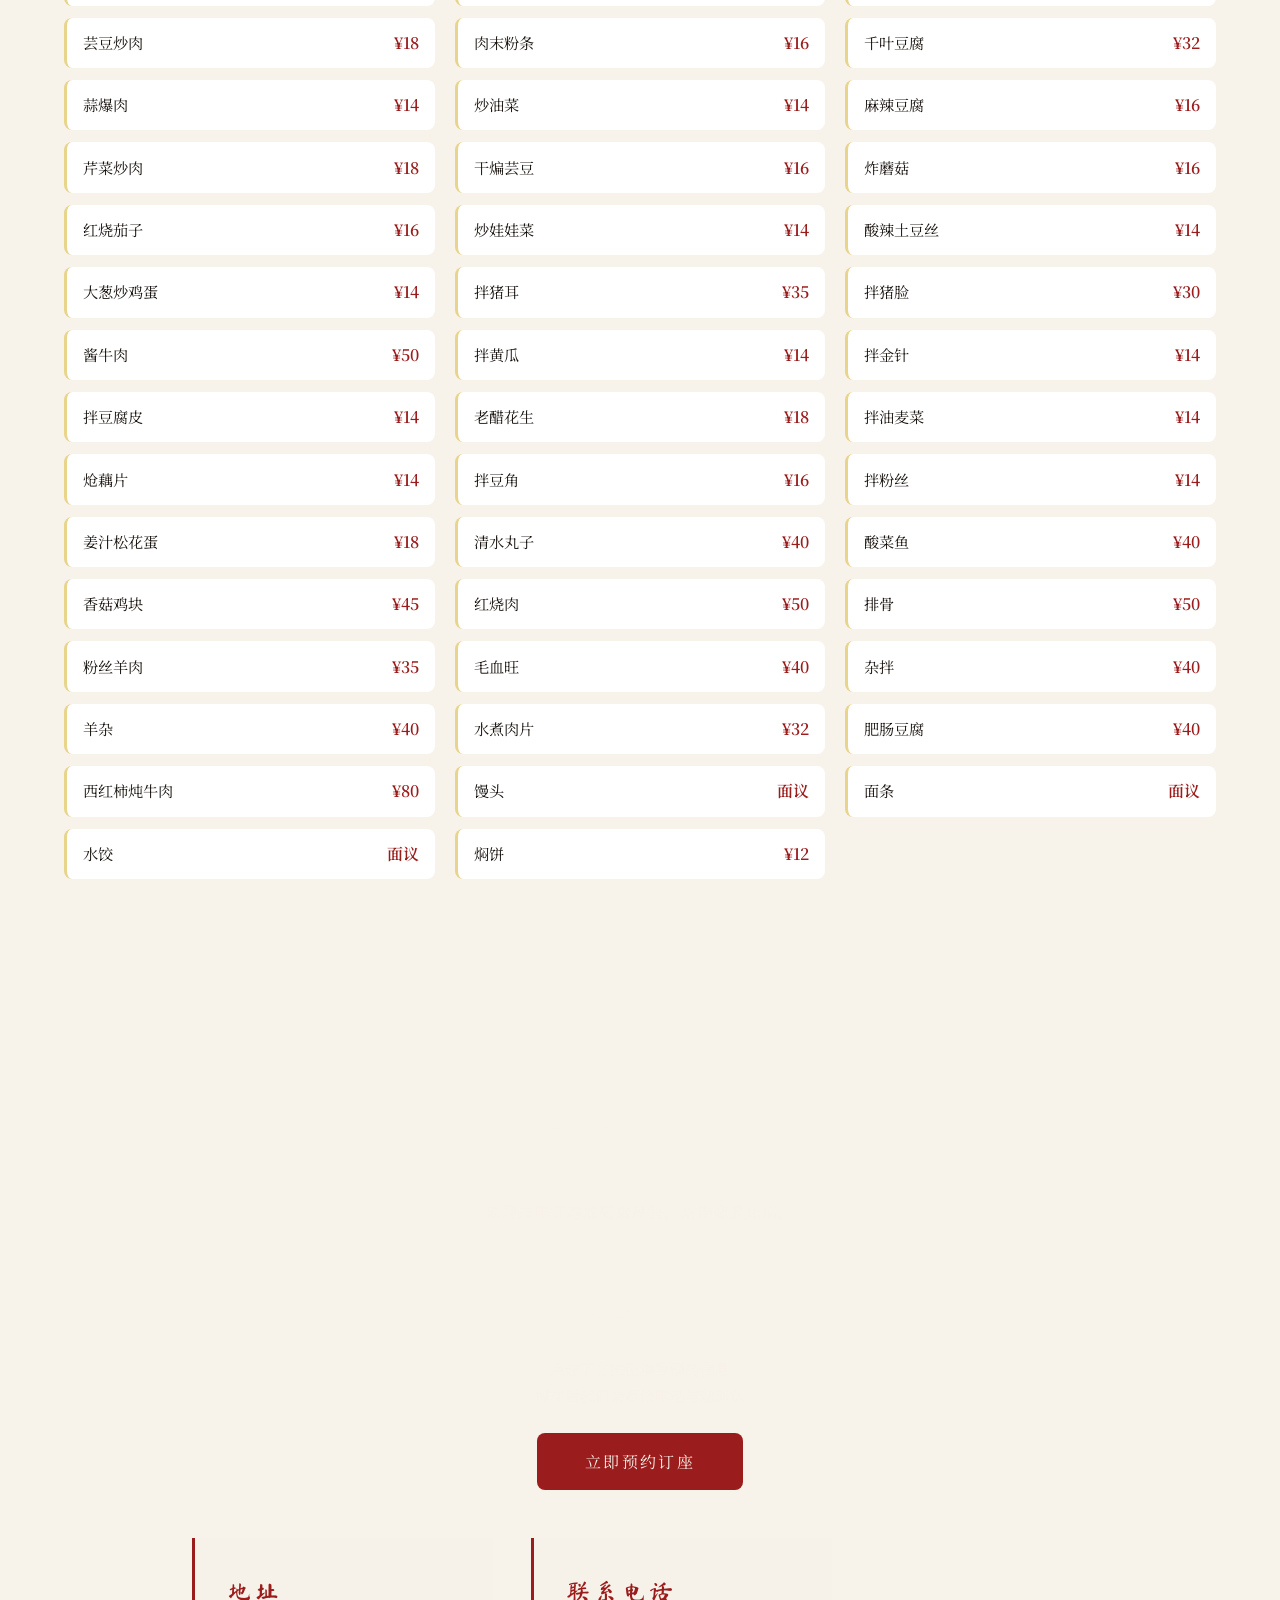
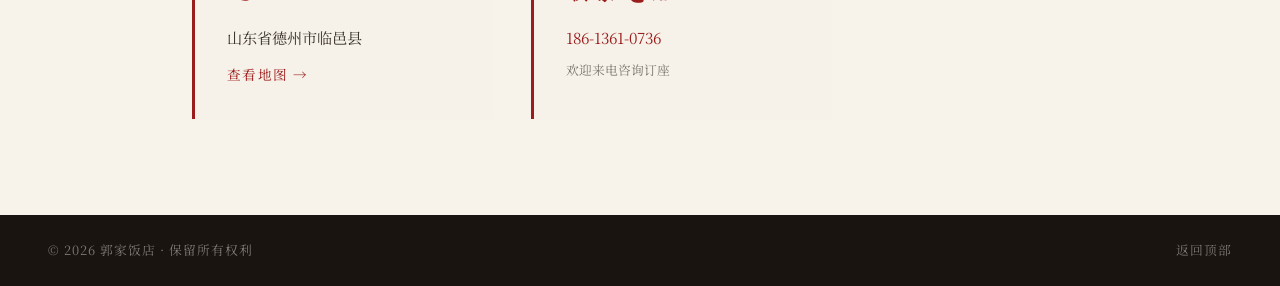
==== commit ba459270: "首页轮播+招牌菜六轮播”" ====
--- a/index.html
+++ b/index.html
@@ -40,12 +40,25 @@
       <a href="#dishes">招牌菜</a>
       <a href="#contact">联系我们</a>
     </nav>
-    <a class="header-cta" href="tel:18613610736">预约订座</a>
+   <button class="menu-toggle" id="menuToggle" type="button">☰</button> 
+<a class="header-cta" href="tel:18613610736">预约订座</a>
   </header>
 
   <main>
     <section class="hero" aria-labelledby="hero-title">
-      <div class="hero-media" role="img" aria-label="中式宴席与精致摆盘"></div>
+      <div class="hero-media">
+        <div class="hero-slide active" style="background-image:url('https://images.unsplash.com/photo-1555939594-58d7cb561ad1?auto=format&fit=crop&w=1920&q=85');"></div>
+        <div class="hero-slide" style="background-image:url('https://images.unsplash.com/photo-1603360946369-dc9bb6258143?auto=format&fit=crop&w=1920&q=85');"></div>
+        <div class="hero-slide" style="background-image:url('https://images.unsplash.com/photo-1512621776951-a57141f2eefd?auto=format&fit=crop&w=1920&q=85');"></div>
+      </div>
+      <div class="hero-shade"></div>
+      <button class="hero-arrow hero-arrow--left" id="prevSlide" type="button">‹</button>
+      <button class="hero-arrow hero-arrow--right" id="nextSlide" type="button">›</button>
+      <div class="hero-dots">
+        <button class="hero-dot active" data-i="0" type="button"></button>
+        <button class="hero-dot" data-i="1" type="button"></button>
+        <button class="hero-dot" data-i="2" type="button"></button>
+      </div>
       <div class="hero-shade"></div>
       <div class="hero-inner">
         <p class="hero-eyebrow">德州临邑 · 家的味道</p>
@@ -80,7 +93,7 @@
       </div>
 
       <div class="dish-grid">
-        <article class="dish-item" data-animate>
+        <article class="dish-item active" data-animate>
           <figure class="dish-figure">
             <img src="qingshui-wanzi.jpg" alt="清水丸子，汤清丸嫩，鲜香爽滑" loading="lazy" width="900" height="675">
           </figure>
@@ -145,7 +158,20 @@
             <p>新鲜油麦菜焯水后拌以蒜蓉、香醋与香油，爽脆可口，蒜香扑鼻，清淡又不失风味。</p>
           </div>
         </article>
-      </div>
+    </article>
+      <button class="dish-arrow dish-arrow--left" id="dishPrev" type="button">‹</button>
+      <button class="dish-arrow dish-arrow--right" id="dishNext" type="button">›</button>
+      <div class="dish-dots">
+        <button class="dish-dot active" data-i="0" type="button"></button>
+        <button class="dish-dot" data-i="1" type="button"></button>
+        <button class="dish-dot" data-i="2" type="button"></button>
+        <button class="dish-dot" data-i="3" type="button"></button>
+        <button class="dish-dot" data-i="4" type="button"></button>
+        <button class="dish-dot" data-i="5" type="button"></button>
+      </div>
+      </div>
+    </section>  
+</div>
     </section>
 <section class="full-menu" id="menu">
       <div class="section-head">
@@ -211,13 +237,20 @@
     <h2 class="menu-modal-title">郭家饭店 · 菜单</h2>
     <div id="menuList" class="menu-list"></div>
     <div class="menu-foot">
-      <button id="menuCall" class="menu-call" type="button">📞 打电话订餐</button>
+      <div id="cartTotal" class="cart-total">已选 0 道菜 · 合计 ¥0</div>
+   <button id="copyOrderBtn" class="menu-call copy-btn" type="button">📋 复制订单</button>  
+ <button id="menuCall" class="menu-call" type="button">📞 打电话订餐</button>
     </div>
   </div>
 </div>
- </body> 
+ <!-- ===== 图片灯箱 ===== -->
+<div id="lightbox" class="lightbox" hidden>
+  <button id="lightboxClose" class="lightbox-close" type="button">×</button>
+  <img id="lightboxImg" src="" alt="菜品放大图">
+</div>
+</body> 
 <!--回到顶部按钮-->
-<button id="backTop" style="position:fixed;bottom:24px;right:24px;width:44px;height:44px;border-radius:50%;border:none;background:var(--crimson);color:#fff;font-size:18px;cursor:pointer;display:none;z-index:999;">↑</button>
+<button id="backTop" style="position:fixed;bottom:96px;right:24px;width:44px;height:44px;border-radius:50%;border:none;background:var(--crimson);color:#fff;font-size:18px;cursor:pointer;display:none;z-index:999;">↑</button>
 <script>
 // ===== 菜单数据（按分类分组） =====
 const MEAT_DISHES = [
@@ -261,13 +294,14 @@
 var menuClose = document.getElementById("menuClose");
 var menuList = document.getElementById("menuList");
 var menuCall = document.getElementById("menuCall");
-var cart = {};  // 购物车
+var cart = {};
 
 orderBtn
 .addEventListener("click", function() {
   renderMenu();
   menuModal
 .hidden = false;
+  updateCartTotal();
 });
 menuClose
 .addEventListener("click", function() { menuModal.hidden = true; });
@@ -324,7 +358,7 @@
   });
 }
 
-// ===== 计算购物车总数量、总价格 =====
+// ===== 总价显示到弹窗底部 =====
 function updateCartTotal(){
   var totalNum = 0;
   var totalPrice = 0;
@@ -335,14 +369,40 @@
     totalPrice 
 += item.count * item.price;
   }
-  console.log("菜品总数：", totalNum, "合计：¥", totalPrice);
+  var cartTotal = document.getElementById("cartTotal");
+  if (cartTotal) {
+    cartTotal
+.innerHTML = '已选 ' + totalNum + ' 道菜 · 合计 ¥' + totalPrice;
+  }
 }
 
 menuCall
 .addEventListener("click", function() {
-  window.location.href = "tel:18613610736";
-});
-
+  window
+.location.href = "tel:18613610736";
+});
+// ===== 一键复制订单 =====
+var copyOrderBtn = document.getElementById("copyOrderBtn");
+copyOrderBtn.addEventListener("click", function() {
+  var lines = [];
+  for (var key in cart) {
+    var item = cart[key];
+    lines.push(item.name + "×" + item.count);
+  }
+  if (lines.length === 0) {
+    alert("您还没选菜，先点几道菜吧～");
+    return;
+  }
+  var text = "郭家饭店订单：" + lines.join("、");
+  // 复制到剪贴板（老办法，所有浏览器都支持）
+  var ta = document.createElement("textarea");
+  ta.value = text;
+  document.body.appendChild(ta);
+  ta.select();
+  try { document.execCommand("copy"); } catch (e) {}
+  document.body.removeChild(ta);
+  alert("订单已复制：\n" + text + "\n\n粘贴发给老板，或照着打电话念。");
+});
 // ===== 渲染完整菜单（支持分类筛选） =====
 var currentCat = 'all';
 function renderMenuGrid() {
@@ -369,7 +429,26 @@
   });
   checkReveal();
 }
-
+// ===== 图片灯箱 =====
+var lightbox = document.getElementById("lightbox");
+var lightboxImg = document.getElementById("lightboxImg");
+var lightboxClose = document.getElementById("lightboxClose");
+
+var dishImgs = document.querySelectorAll(".dish-figure img");
+dishImgs.forEach(function(img) {
+  img.style.cursor = "zoom-in";
+  img.addEventListener("click", function() {
+    lightboxImg.src = img.src;
+    lightboxImg.alt = img.alt;
+    lightbox.hidden = false;
+  });
+});
+lightboxClose.addEventListener("click", function() {
+  lightbox.hidden = true;
+});
+lightbox.addEventListener("click", function(e) {
+  if (e.target === lightbox) lightbox.hidden = true;
+});
 // ===== 分类按钮 =====
 var filterBtns = document.querySelectorAll('.filter-btn');
 filterBtns
@@ -389,7 +468,8 @@
 
 // ===== 回到顶部按钮 =====
 const backTopBtn = document.getElementById('backTop');
-window.addEventListener('scroll', function(){
+window
+.addEventListener('scroll', function(){
   if (window.scrollY > 300) {
     backTopBtn
 .style.display = 'block';
@@ -400,17 +480,8 @@
 });
 backTopBtn
 .addEventListener('click', function(){
-  window.scrollTo({ top: 0, behavior: "smooth" });
-});
-
-// ===== 招牌菜显示 =====
-var dishItems = document.querySelectorAll('.dish-item');
-dishItems
-.forEach(function(el){
-  el
-.style.opacity = '1';
-  el
-.style.transform = 'none';
+  window
+.scrollTo({ top: 0, behavior: "smooth" });
 });
 
 // ===== 滚动渐入 =====
@@ -424,8 +495,74 @@
     }
   }
 }
-window.addEventListener('scroll', checkReveal);
+window
+.addEventListener('scroll', checkReveal);
 checkReveal();
+// ===== 首页图片轮播 =====
+var slides = document.querySelectorAll('.hero-slide');
+var dots = document.querySelectorAll('.hero-dot');
+var currentSlide = 0;
+
+function showSlide(n) {
+  slides[currentSlide].classList.remove('active');
+  dots[currentSlide].classList.remove('active');
+  currentSlide = (n + slides.length) % slides.length;
+  slides[currentSlide].classList.add('active');
+  dots[currentSlide].classList.add('active');
+}
+
+document.getElementById('prevSlide').addEventListener('click', function() {
+  showSlide(currentSlide - 1);
+});
+document.getElementById('nextSlide').addEventListener('click', function() {
+  showSlide(currentSlide + 1);
+});
+dots.forEach(function(dot, i) {
+  dot.addEventListener('click', function() {
+    showSlide(i);
+  });
+});
+setInterval(function() {
+  showSlide(currentSlide + 1);
+}, 4000);
+// ===== 手机端汉堡菜单 =====
+var menuToggle = document.getElementById("menuToggle");
+var siteNav = document.querySelector(".site-nav");
+menuToggle.addEventListener("click", function(){
+  siteNav.classList.toggle("open");
+});
+siteNav.querySelectorAll("a").forEach(function(a){
+  a.addEventListener("click", function(){
+    siteNav.classList.remove("open");
+  });
+});
+// ===== 招牌菜六图轮播 =====
+var dishItems = document.querySelectorAll('.dish-item');
+var dishDots = document.querySelectorAll('.dish-dot');
+var currentDish = 0;
+
+function showDish(n) {
+  dishItems[currentDish].classList.remove('active');
+  dishDots[currentDish].classList.remove('active');
+  currentDish = (n + dishItems.length) % dishItems.length;
+  dishItems[currentDish].classList.add('active');
+  dishDots[currentDish].classList.add('active');
+}
+
+document.getElementById('dishPrev').addEventListener('click', function() {
+  showDish(currentDish - 1);
+});
+document.getElementById('dishNext').addEventListener('click', function() {
+  showDish(currentDish + 1);
+});
+dishDots.forEach(function(dot, i) {
+  dot.addEventListener('click', function() {
+    showDish(i);
+  });
+});
+setInterval(function() {
+  showDish(currentDish + 1);
+}, 4500);
 </script>
 
 </html>
--- a/styles.css
+++ b/styles.css
@@ -127,10 +127,59 @@
 .hero-media {
   position: absolute;
   inset: 0;
-  background:
-    url("https://images.unsplash.com/photo-1555939594-58d7cb561ad1?auto=format&fit=crop&w=1920&q=85") center / cover no-repeat;
-  transform: scale(1.06);
+}
+.hero-slide {
+  position: absolute;
+  inset: 0;
+  background-size: cover;
+  background-position: center;
+  opacity: 0;
+  transition: opacity 1.2s ease;
   animation: heroKenBurns 18s ease-in-out infinite alternate;
+}
+.hero-slide.active {
+  opacity: 1;
+}
+/* ===== 轮播箭头和圆点 ===== */
+.hero-arrow {
+  position: absolute;
+  top: 50%;
+  transform: translateY(-50%);
+  z-index: 3;
+  width: 44px;
+  height: 44px;
+  border-radius: 50%;
+  border: 1px solid rgba(247, 242, 234, 0.6);
+  background: rgba(26, 20, 16, 0.35);
+  color: var(--paper);
+  font-size: 28px;
+  cursor: pointer;
+  line-height: 1;
+}
+.hero-arrow--left { left: 1rem; }
+.hero-arrow--right { right: 1rem; }
+.hero-arrow:hover { background: var(--crimson); border-color: var(--crimson); }
+.hero-dots {
+  position: absolute;
+  bottom: 3.2rem;
+  left: 50%;
+  transform: translateX(-50%);
+  z-index: 3;
+  display: flex;
+  gap: 10px;
+}
+.hero-dot {
+  width: 10px;
+  height: 10px;
+  border-radius: 50%;
+  border: 1px solid rgba(247, 242, 234, 0.7);
+  background: transparent;
+  cursor: pointer;
+  padding: 0;
+}
+.hero-dot.active {
+  background: var(--gold);
+  border-color: var(--gold);
 }
 
 @keyframes heroKenBurns {
@@ -317,28 +366,25 @@
 }
 
 .dish-grid {
+  position: relative;
   max-width: 72rem;
   margin: 0 auto;
-  display: flex;
-  flex-direction: column;
-  gap: clamp(3rem, 6vw, 5rem);
+  height: 500px;
 }
 
 .dish-item {
+  position: absolute;
+  inset: 0;
   display: grid;
   grid-template-columns: 1fr 1fr;
   gap: clamp(1.5rem, 4vw, 3rem);
   align-items: center;
   opacity: 0;
-  transform: translateY(40px);
-  transition: opacity 0.8s var(--ease-out), transform 0.8s var(--ease-out);
-}
-
-.dish-item.visible {
+  transition: opacity 0.8s var(--ease-out);
+}
+.dish-item.active {
   opacity: 1;
-  transform: translateY(0);
-}
-
+}
 .dish-item--reverse .dish-figure {
   order: 2;
 }
@@ -629,12 +675,41 @@
   border-bottom: 1px dashed #e3d9c8;
   padding-bottom: 10px;
 }
+.menu-item-ctrl {
+  display: flex;
+  align-items: center;
+  gap: 8px;
+}
+.menu-item-ctrl button {
+  width: 28px;
+  height: 28px;
+  border-radius: 4px;
+  border: none;
+  background: var(--crimson);
+  color: #fff;
+  cursor: pointer;
+  font-size: 18px;
+  line-height: 1;
+}
+.menu-item-ctrl .num {
+  width: 24px;
+  text-align: center;
+  color: var(--ink);
+  font-weight: 600;
+}
 .menu-item-name { font-weight: 700; font-size: 17px; color: #3a2a1a; }
 .menu-item-tag { font-size: 12px; color: #a97b50; font-weight: 400; margin-left: 6px; }
 .menu-item-desc { font-size: 13px; color: #8a7a66; margin-top: 4px; }
 .menu-item-price { font-size: 18px; font-weight: 700; color: #c0392b; white-space: nowrap; }
-.menu-foot { text-align: center; margin-top: 18px; }
-.menu-call {
+.menu-foot {
+  text-align: center;
+  margin-top: 18px;
+  position: sticky;
+  bottom: 0;
+  background: #fffdf7;
+  padding: 12px 0 0;
+  border-top: 1px solid #e3d9c8;
+}{
   background: #c0392b;
   color: #fff;
   border: none;
@@ -797,4 +872,114 @@
   text-align: center;
   color: var(--ink);
   font-weight: 600;
-}                                               +} 
+/* ===== 弹窗底部总价条 ===== */
+.cart-total {
+  text-align: center;
+  font-size: 16px;
+  font-weight: 700;
+  color: #c0392b;
+  margin-bottom: 12px;
+}      
+/* 复制订单按钮（白底红字，和红色电话按钮区分开） */
+.copy-btn {
+  background: #fff !important;
+  color: #c0392b !important;
+  border: 1px solid #c0392b;
+  margin-left: 10px;
+} 
+/* ===== 手机端汉堡菜单 ===== */
+.menu-toggle {
+  display: none;
+  background: none;
+  border: none;
+  color: var(--gold-light);
+  font-size: 26px;
+  cursor: pointer;
+.dish-grid { height: 680px; }
+  .dish-arrow--left { left: 0.5rem; }
+  .dish-arrow--right { right: 0.5rem; }
+}
+@media (max-width: 768px) {
+  .menu-toggle { display: block; }
+  .site-nav { display: none; }
+  .site-nav.open {
+    display: flex;
+    flex-direction: column;
+    position: absolute;
+    top: var(--header-h);
+    left: 0;
+    right: 0;
+    background: rgba(26, 20, 16, 0.97);
+    padding: 1.5rem;
+    gap: 1.25rem;
+    text-align: center;
+  }
+}
+/* ===== 图片灯箱 ===== */
+.lightbox {
+  position: fixed;
+  inset: 0;
+  background: rgba(0, 0, 0, 0.9);
+  display: flex;
+  align-items: center;
+  justify-content: center;
+  z-index: 2000;
+  cursor: zoom-out;
+}
+.lightbox img {
+  max-width: 92%;
+  max-height: 90%;
+  object-fit: contain;
+}
+.lightbox-close {
+  position: absolute;
+  top: 16px;
+  right: 20px;
+  font-size: 36px;
+  color: #fff;
+  background: none;
+  border: none;
+  cursor: pointer;
+}  
+/* ===== 招牌菜轮播箭头和圆点 ===== */
+.dish-arrow {
+  position: absolute;
+  top: 50%;
+  transform: translateY(-50%);
+  z-index: 5;
+  width: 44px;
+  height: 44px;
+  border-radius: 50%;
+  border: 1px solid rgba(247, 242, 234, 0.5);
+  background: rgba(26, 20, 16, 0.4);
+  color: var(--gold-light);
+  font-size: 28px;
+  cursor: pointer;
+  line-height: 1;
+}
+.dish-arrow--left { left: -1.5rem; }
+.dish-arrow--right { right: -1.5rem; }
+.dish-arrow:hover { background: var(--crimson); }
+.dish-dots {
+  position: absolute;
+  bottom: -2.2rem;
+  left: 50%;
+  transform: translateX(-50%);
+  z-index: 5;
+  display: flex;
+  gap: 10px;
+}
+.dish-dot {
+  width: 10px;
+  height: 10px;
+  border-radius: 50%;
+  border: 1px solid rgba(247, 242, 234, 0.6);
+  background: transparent;
+  cursor: pointer;
+  padding: 0;
+}
+.dish-dot.active {
+  background: var(--gold);
+  border-color: var(--gold);
+}            
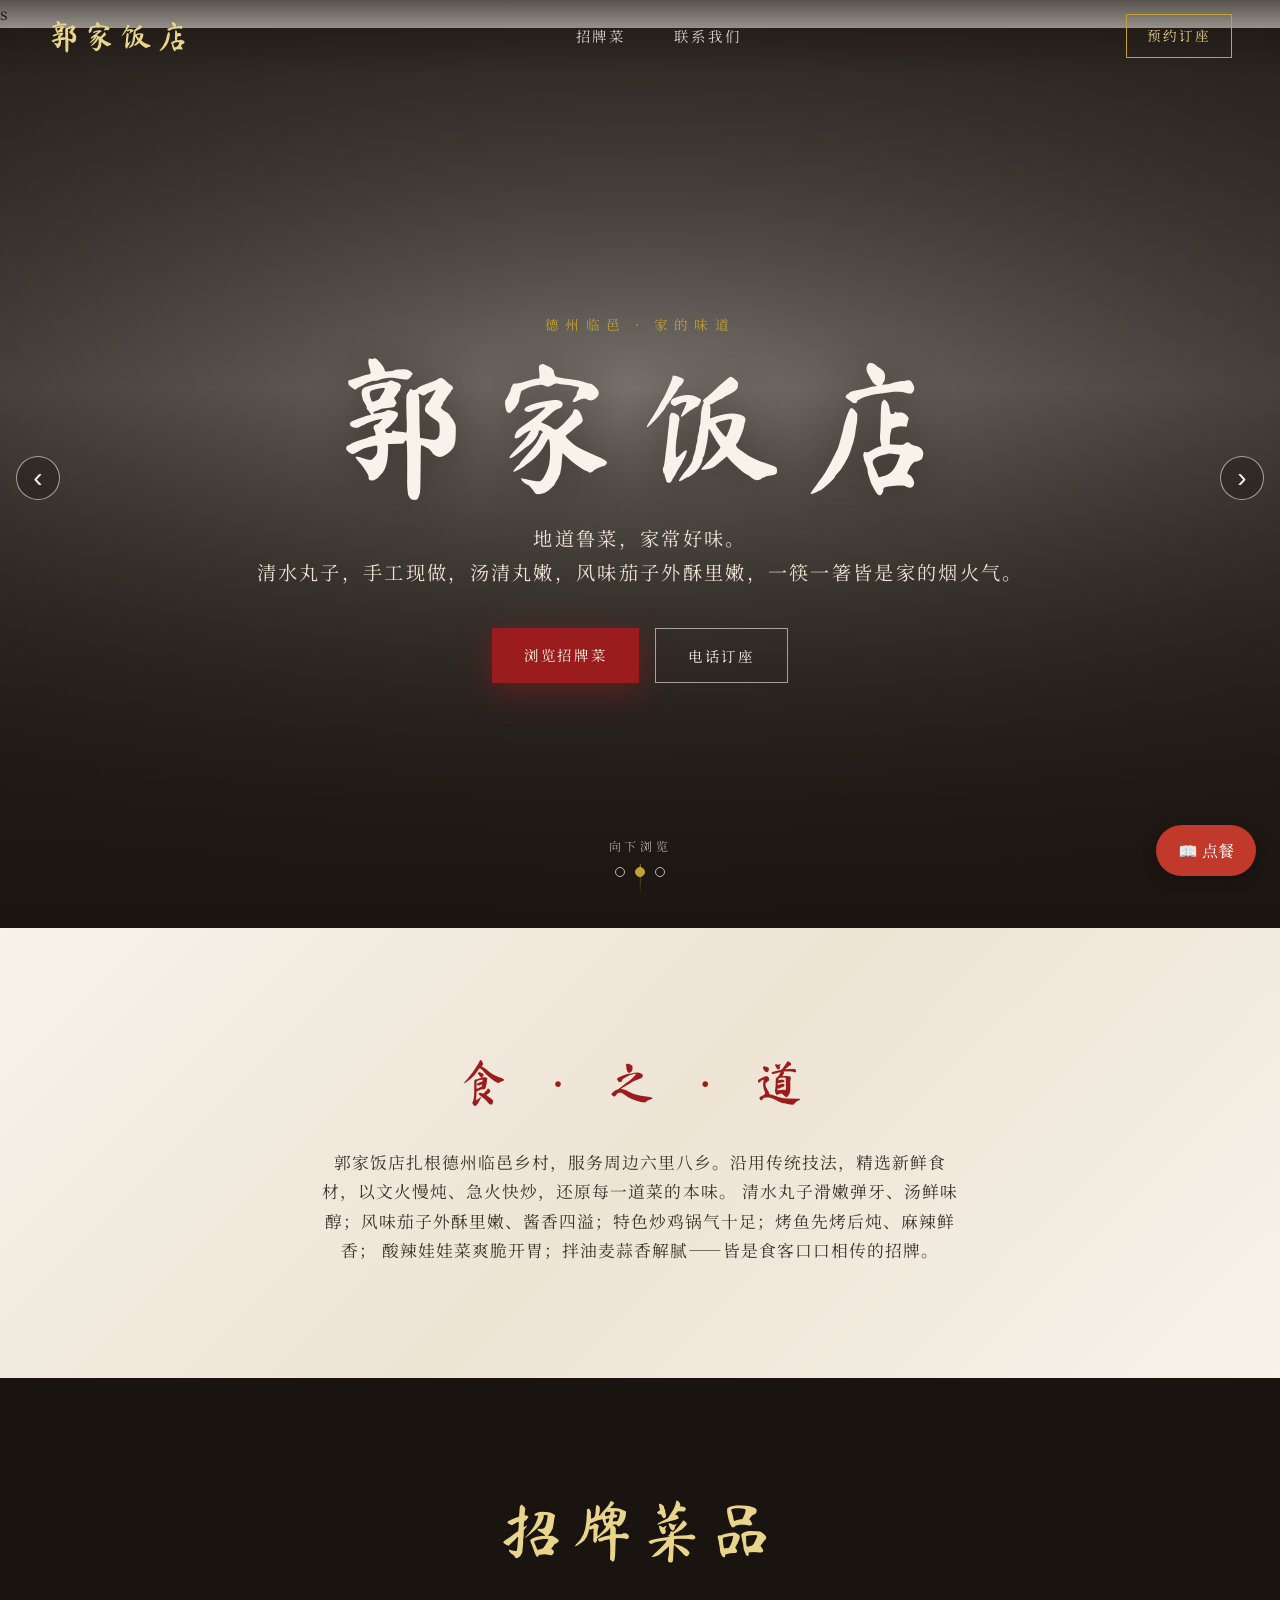
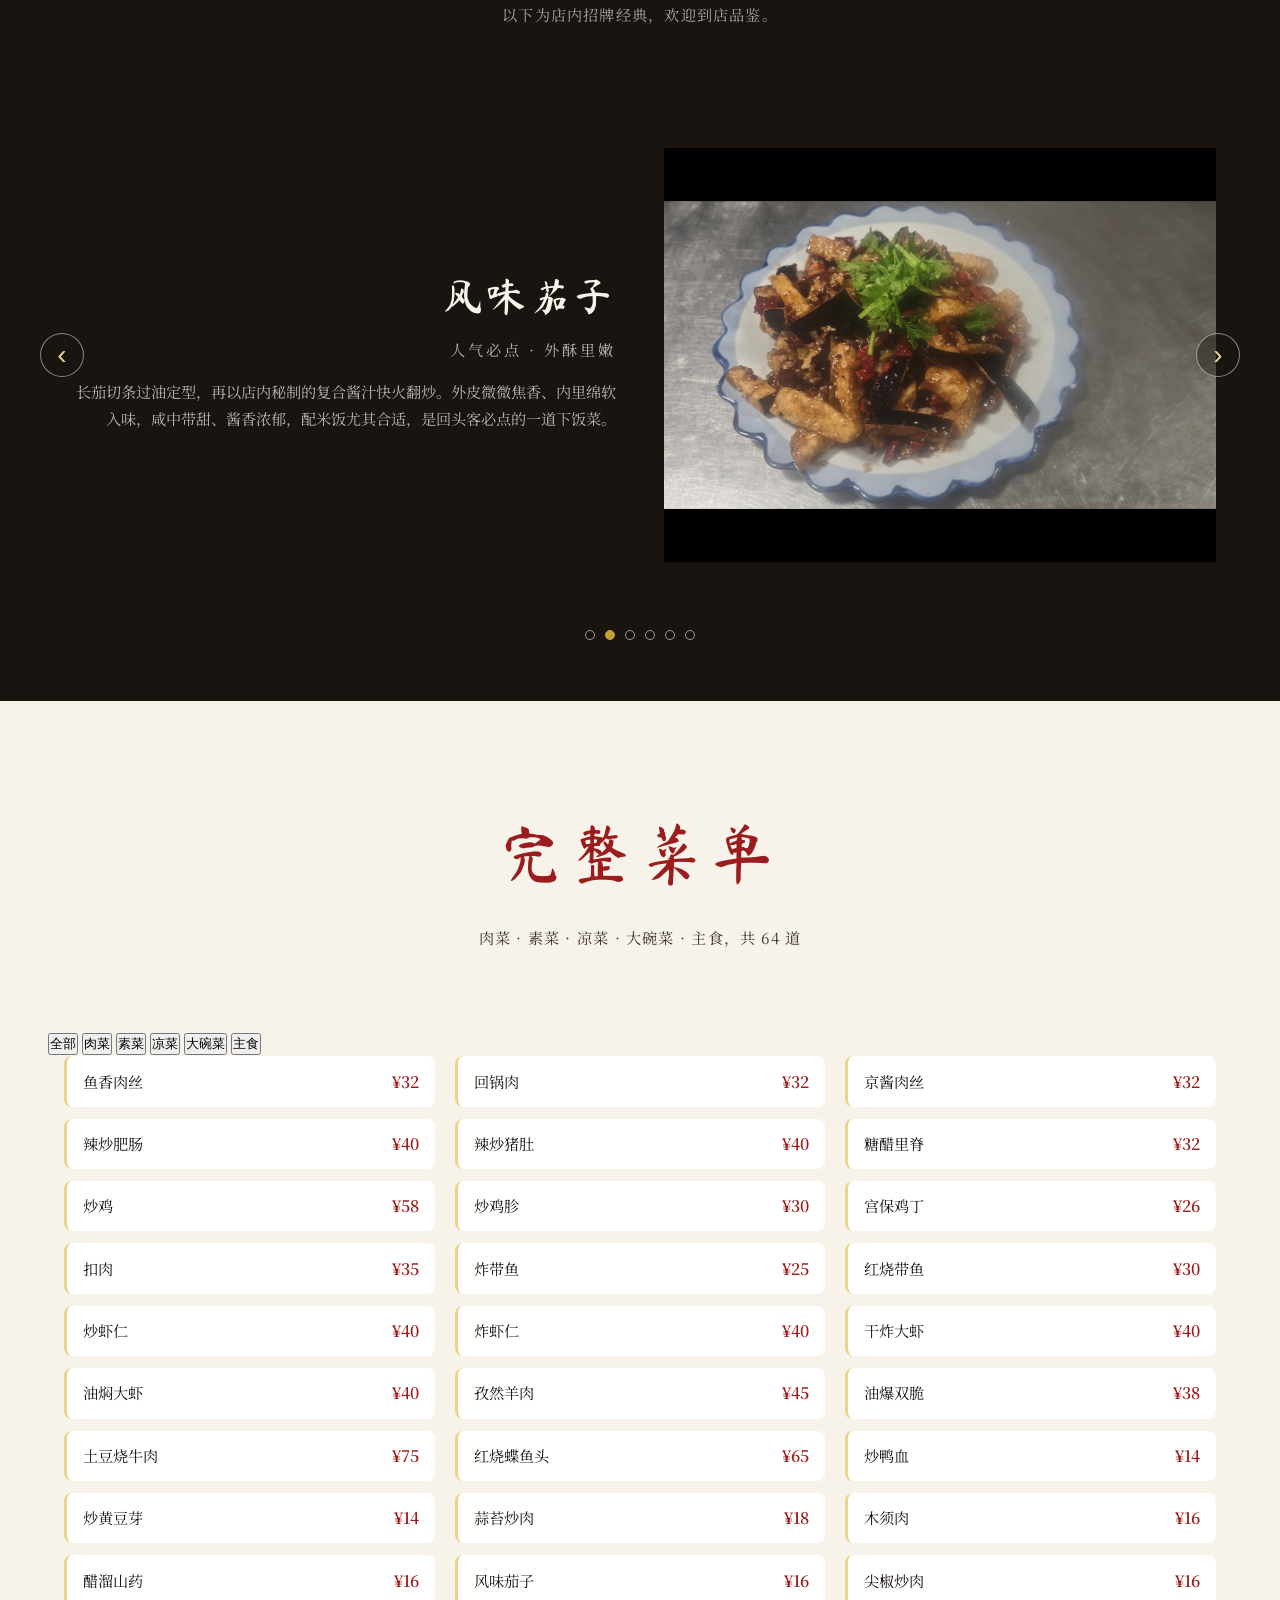
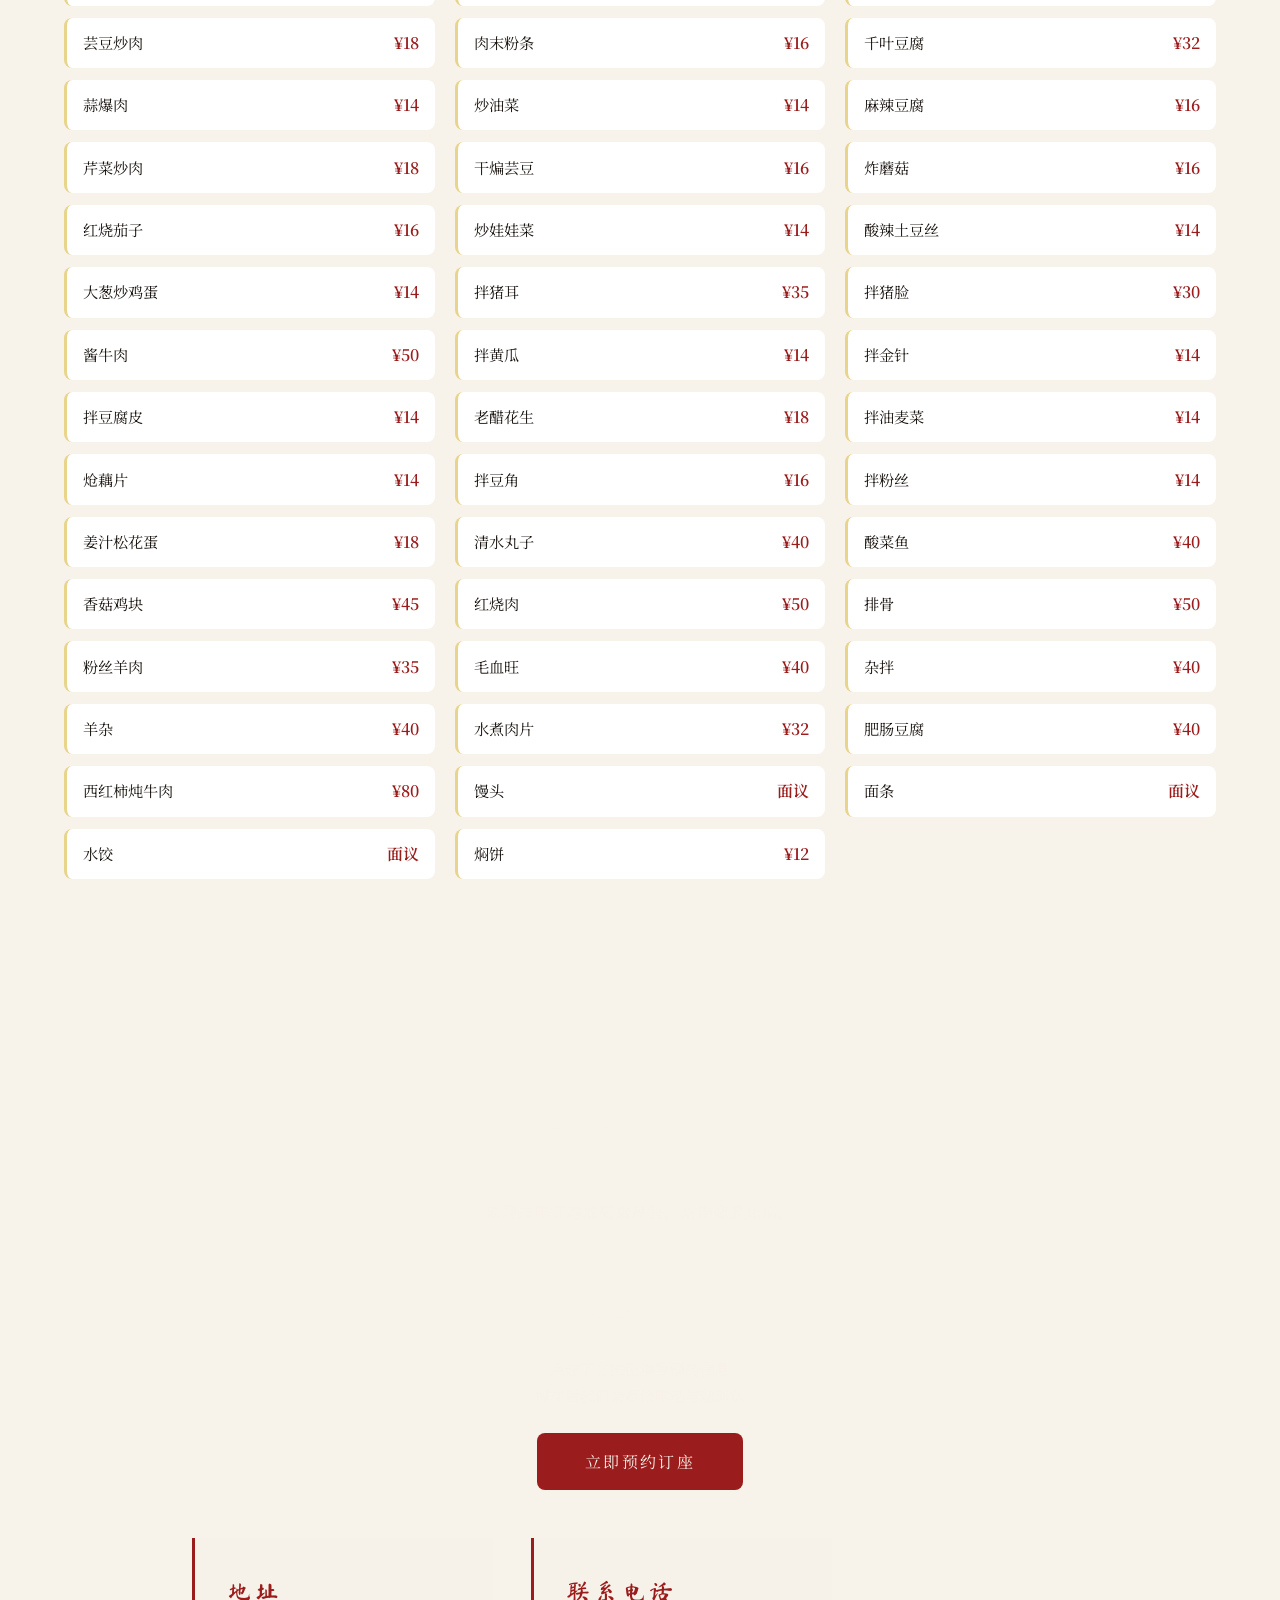
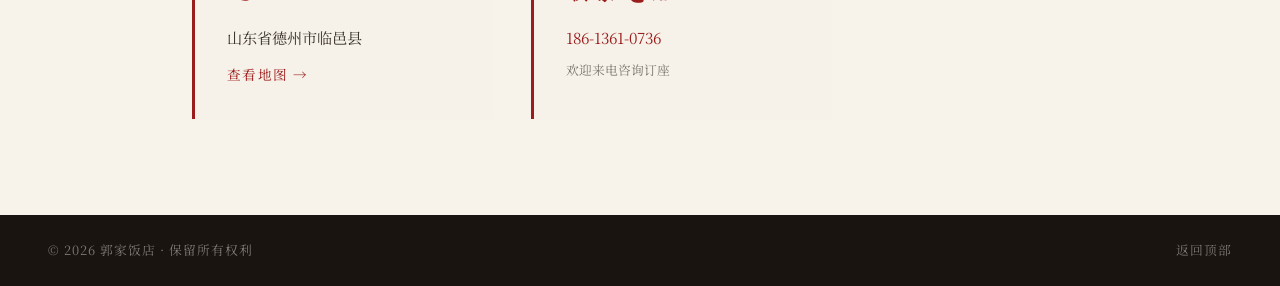
==== commit 73adceb2: "接入 FastGPT AI 在线客服悬浮气泡" ====
--- a/index.html
+++ b/index.html
@@ -248,9 +248,27 @@
   <button id="lightboxClose" class="lightbox-close" type="button">×</button>
   <img id="lightboxImg" src="" alt="菜品放大图">
 </div>
+
+<!-- ===== FastGPT AI 在线客服（右下角悬浮气泡） ===== -->
+<style>
+  /* 客服按钮竖排到右侧最上方：最下面是点餐按钮，中间是回到顶部，最上面是客服，避免互相遮挡 */
+  #fastgpt-chatbot-button {
+    bottom: 160px !important;
+    right: 24px !important;
+  }
+</style>
+<script
+  type="text/javascript"
+  src="https://cloud.fastgpt.cn/js/iframe.js"
+  id="chatbot-iframe"
+  data-bot-src="https://cloud.fastgpt.cn/chat/share?shareId=bdKpmkw5yV2gYQONAsnE7vTo"
+  data-default-open="false"
+  data-drag="false"
+></script>
 </body> 
 <!--回到顶部按钮-->
 <button id="backTop" style="position:fixed;bottom:96px;right:24px;width:44px;height:44px;border-radius:50%;border:none;background:var(--crimson);color:#fff;font-size:18px;cursor:pointer;display:none;z-index:999;">↑</button>
+
 <script>
 // ===== 菜单数据（按分类分组） =====
 const MEAT_DISHES = [
@@ -287,7 +305,6 @@
   {name:"馒头",price:0},{name:"面条",price:0},{name:"水饺",price:0},{name:"焖饼",price:12}
 ];
 const DISHES = MEAT_DISHES.concat(VEG_DISHES, COLD_DISHES, BIG_DISHES, STAPLE_DISHES);
-
 // ===== 点餐弹窗 + 购物车 =====
 var orderBtn = document.getElementById("orderBtn");
 var menuModal = document.getElementById("menuModal");
@@ -295,7 +312,10 @@
 var menuList = document.getElementById("menuList");
 var menuCall = document.getElementById("menuCall");
 var cart = {};
-
+// ★新增①：页面打开时，从本地仓库读出上次的购物车（刷新不丢的关键）
+if (localStorage.getItem("cart")) {
+  cart = JSON.parse(localStorage.getItem("cart"));
+}
 orderBtn
 .addEventListener("click", function() {
   renderMenu();
@@ -309,7 +329,6 @@
 .addEventListener("click", function(e) {
   if (e.target === menuModal) menuModal.hidden = true;
 });
-
 function renderMenu() {
   menuList
 .innerHTML = "";
@@ -331,7 +350,6 @@
       '</div>';
     menuList
 .appendChild(item);
-
     item
 .querySelector('.plus-btn').addEventListener('click', function(){
       if (!cart[dish.name]) {
@@ -340,6 +358,7 @@
       }
       cart
 [dish.name].count += 1;
+      saveCart();          // ★新增②：点完一道菜就保存
       renderMenu();
       updateCartTotal();
     });
@@ -352,12 +371,12 @@
           delete cart[dish.name];
         }
       }
+      saveCart();          // ★新增②：减完菜也保存
       renderMenu();
       updateCartTotal();
     });
   });
 }
-
 // ===== 总价显示到弹窗底部 =====
 function updateCartTotal(){
   var totalNum = 0;
@@ -375,7 +394,10 @@
 .innerHTML = '已选 ' + totalNum + ' 道菜 · 合计 ¥' + totalPrice;
   }
 }
-
+// ★新增③：保存购物车的函数（把购物车存进浏览器本地仓库）
+function saveCart() {
+  localStorage.setItem("cart", JSON.stringify(cart));
+}
 menuCall
 .addEventListener("click", function() {
   window
@@ -433,7 +455,6 @@
 var lightbox = document.getElementById("lightbox");
 var lightboxImg = document.getElementById("lightboxImg");
 var lightboxClose = document.getElementById("lightboxClose");
-
 var dishImgs = document.querySelectorAll(".dish-figure img");
 dishImgs.forEach(function(img) {
   img.style.cursor = "zoom-in";
@@ -465,7 +486,6 @@
   });
 });
 renderMenuGrid();
-
 // ===== 回到顶部按钮 =====
 const backTopBtn = document.getElementById('backTop');
 window
@@ -483,7 +503,6 @@
   window
 .scrollTo({ top: 0, behavior: "smooth" });
 });
-
 // ===== 滚动渐入 =====
 function checkReveal() {
   var items = document.querySelectorAll('.menu-card, .contact-block, .section-head');
@@ -502,7 +521,6 @@
 var slides = document.querySelectorAll('.hero-slide');
 var dots = document.querySelectorAll('.hero-dot');
 var currentSlide = 0;
-
 function showSlide(n) {
   slides[currentSlide].classList.remove('active');
   dots[currentSlide].classList.remove('active');
@@ -510,7 +528,6 @@
   slides[currentSlide].classList.add('active');
   dots[currentSlide].classList.add('active');
 }
-
 document.getElementById('prevSlide').addEventListener('click', function() {
   showSlide(currentSlide - 1);
 });
@@ -540,7 +557,6 @@
 var dishItems = document.querySelectorAll('.dish-item');
 var dishDots = document.querySelectorAll('.dish-dot');
 var currentDish = 0;
-
 function showDish(n) {
   dishItems[currentDish].classList.remove('active');
   dishDots[currentDish].classList.remove('active');
@@ -548,7 +564,6 @@
   dishItems[currentDish].classList.add('active');
   dishDots[currentDish].classList.add('active');
 }
-
 document.getElementById('dishPrev').addEventListener('click', function() {
   showDish(currentDish - 1);
 });
